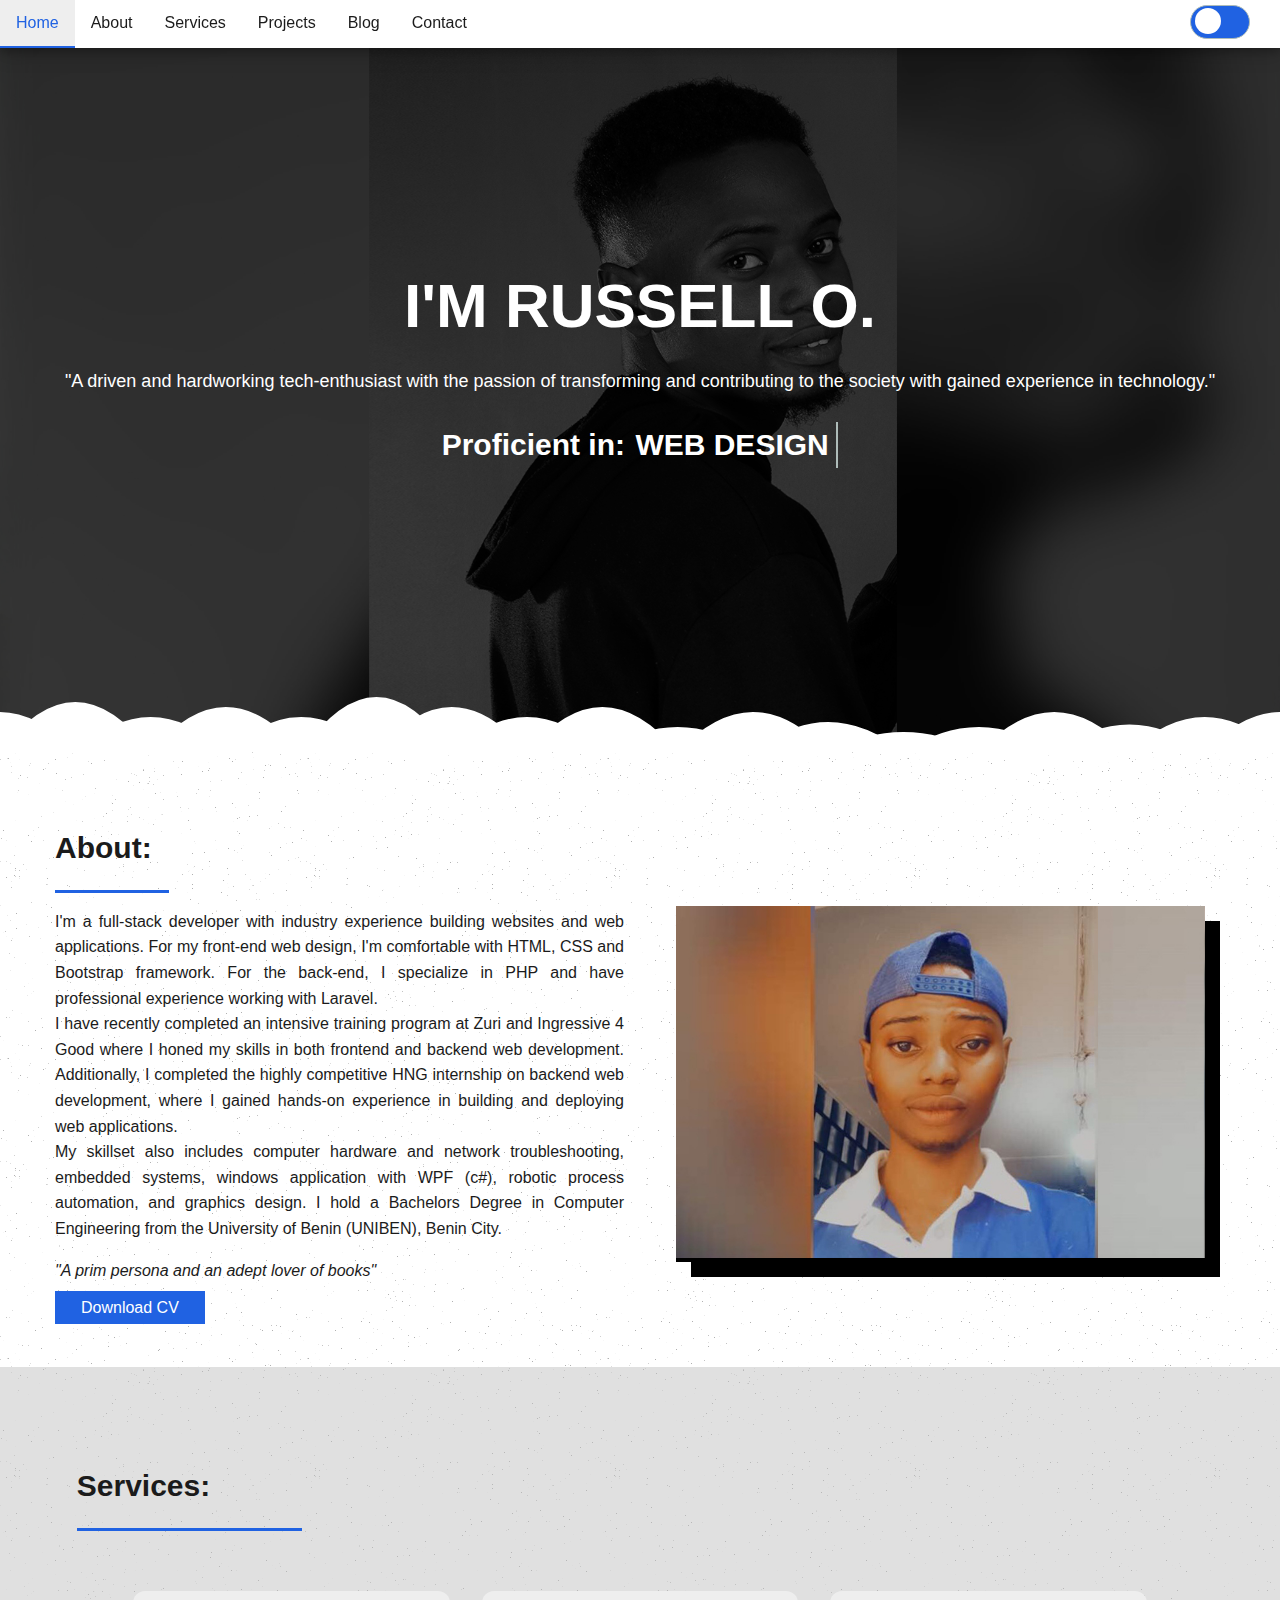
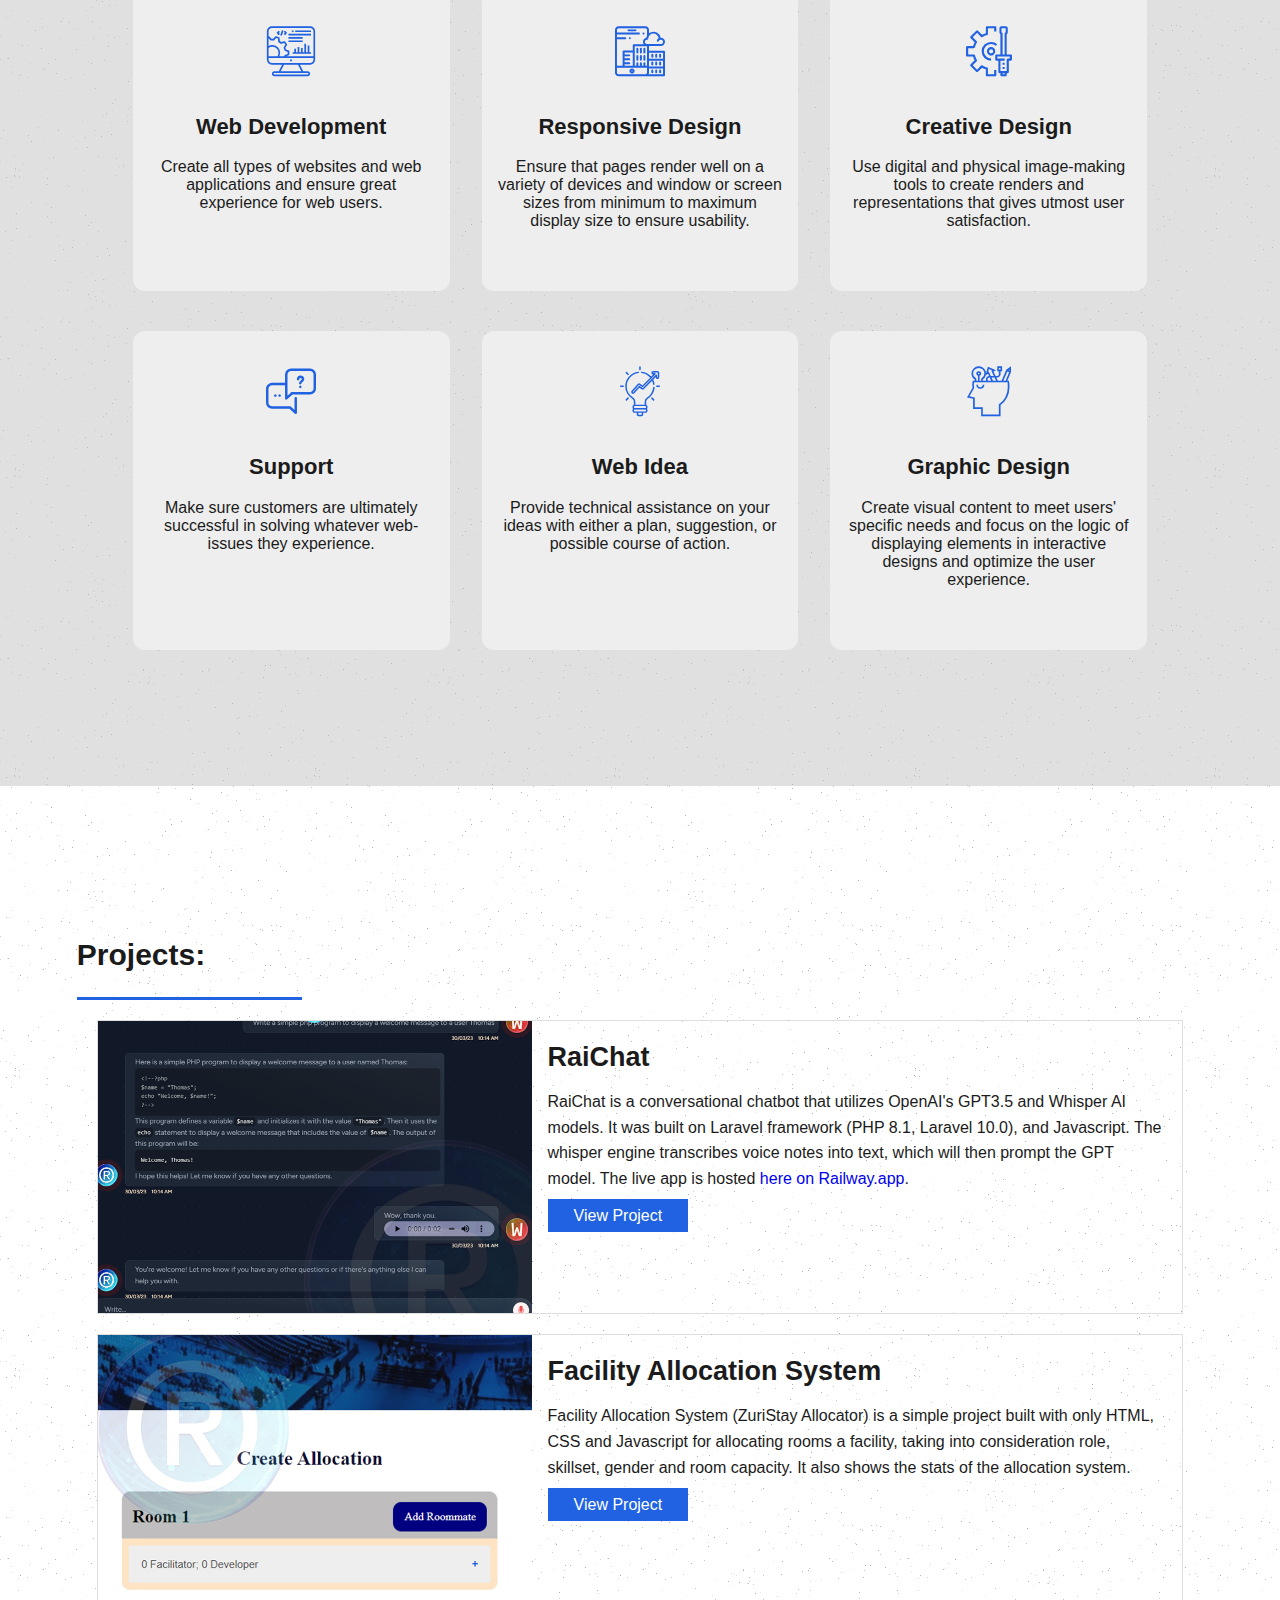
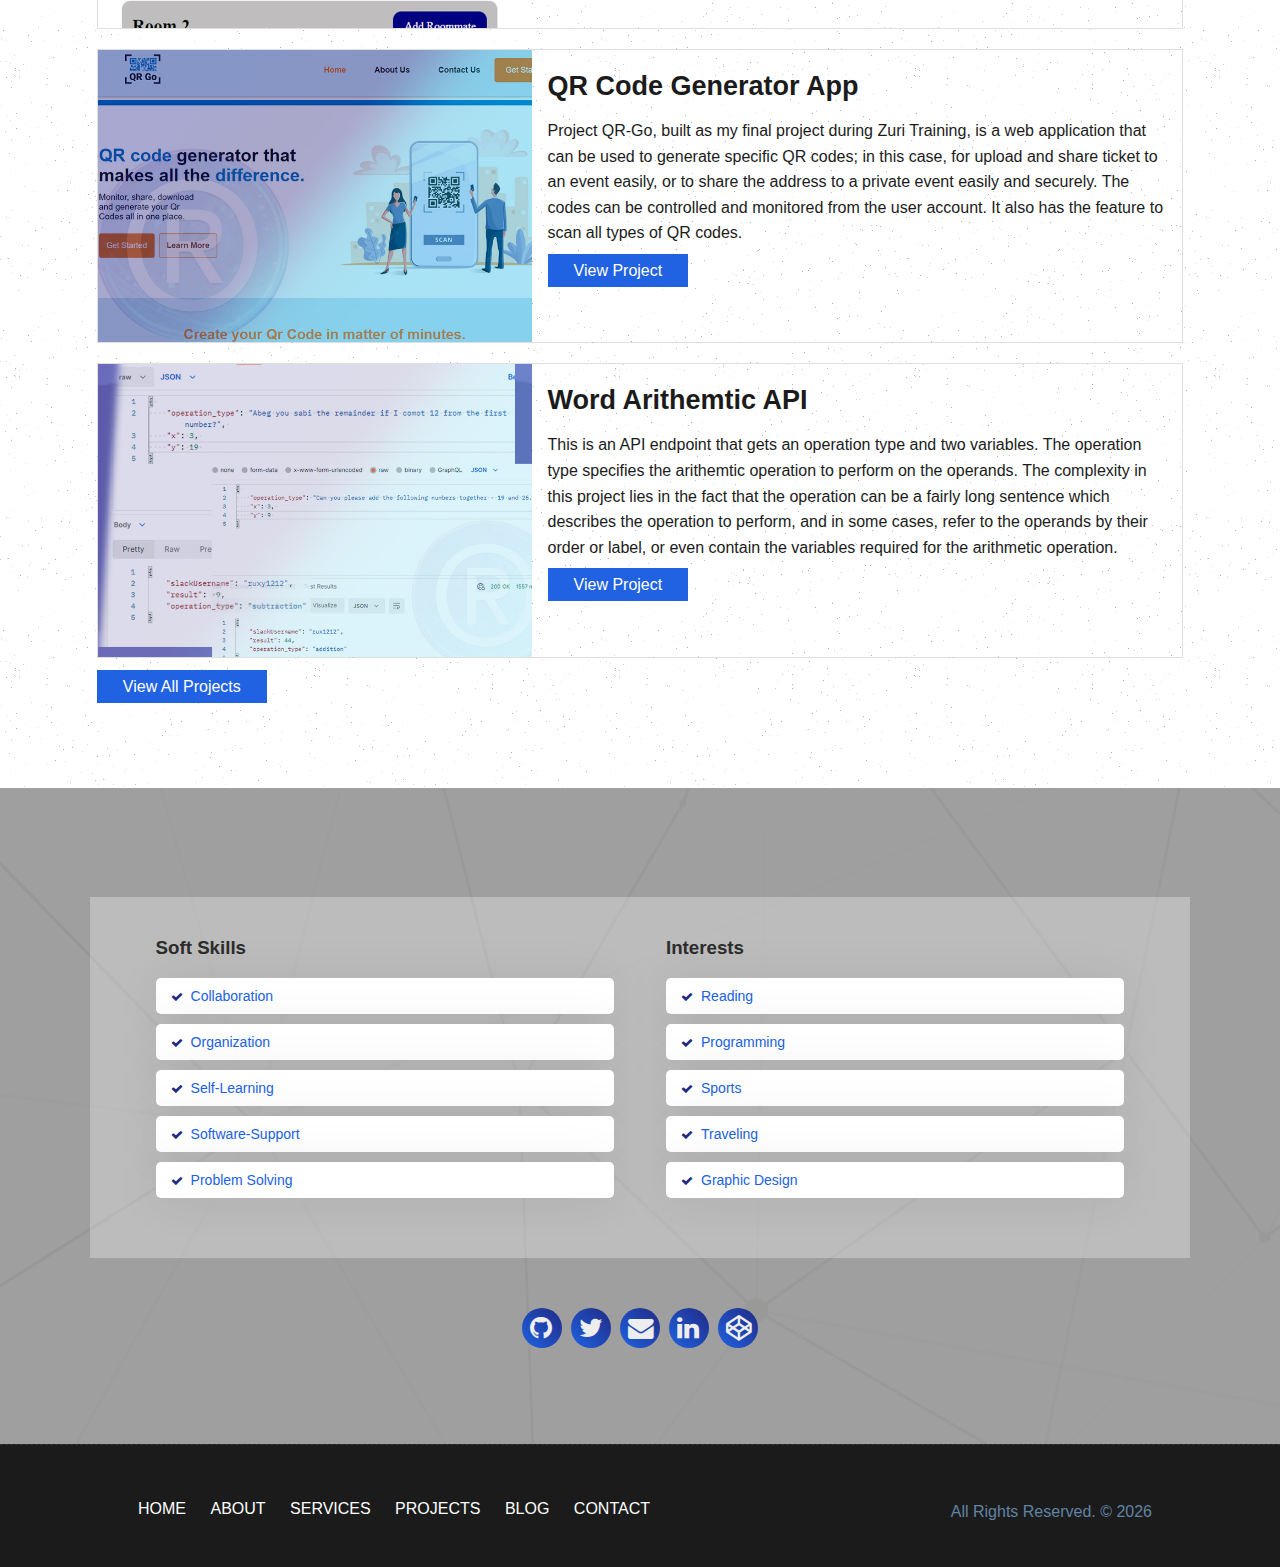
==== index.html @ 55e57c4a "Portfolio: fixed bugs, updated projects" ====
<!DOCTYPE html>
<html>

<head>
	<meta charset="utf-8">
	<meta name="viewport" content="width=device-width">
	<title>Russell Oje Portfolio</title>
	<link href="css/style.css" rel="stylesheet" type="text/css" />
	<link href="css/flaticon.copy.css" rel="stylesheet" type="text/css" />
	<link rel="icon" href="img/rlogo.png"/>
	<link rel="stylesheet" href="https://cdnjs.cloudflare.com/ajax/libs/font-awesome/4.7.0/css/font-awesome.min.css">
</head>

<body>
	<header>
		<div class="topnav" id="topnav">
		  <a href="#home" class="active"><span class="icontainer"><i class="fa fa-fw fa-home"></i></span> Home</a>
			<a class="floater" href="#about"><span class="icontainer"><i class="fa fa-fw fa-info"></i></span> About</a>
			<a class="floater" href="#services"><span class="icontainer"><i class="fa fa-fw fa-gears"></i></span> Services</a>
			<a class="floater" href="#projects"><span class="icontainer"><i class="fa fa-fw fa-calendar-check-o"></i></span> Projects</a>
			<a class="floater" href="https://medium.com/@prophetr"><span class="icontainer"><i class="fa fa-fw fa-calendar-check-o"></i></span> Blog</a>
			<a class="floater" href="contact"><span class="icontainer"><i class="fa fa-fw fa-envelope"></i></span> Contact</a>
		  <a href="javascript:void(0);" class="icon" onclick="navFunction()">
		    <i class="fa fa-bars"></i>
		  </a>

		  <div class="theme-div">
			<label class="theme-switch" for="checkbox">
				<input type="checkbox" id="checkbox" />
				<div class="slider round"></div>
			</label>
		  </div>
		</div>
		
	</header>
<main>
	<section id="home" class="main-banner bg-banner parallaxie" style="background-image: url('img/banner-02.jpg'); margin: 0;">
		<div class="heading">
			<h1 class="">I'm Russell O.</h1>
			<p>"A driven and hardworking tech-enthusiast with the passion of transforming and contributing to the society with gained experience in technology."</p>
			<h3 class="cd-headline clip is-full-width">
				<span>Proficient in:</span>
				<span class="cd-spacer"> </span><br class="cd-spacer">
				<span class="cd-words-wrapper">
					<b class="is-visible">Web Design</b>
					<b>HTML</b>
					<b>CSS</b>
					<b>JavaScript</b>
					<b>React</b>
					<b>PHP</b>
                    <b>Laravel</b>
				</span>
			</h3>
		</div>
	</section>
<svg class="hidden-xs mtclouds" xmlns="http://www.w3.org/2000/svg" version="1.1" width="100%" height="100" viewBox="0 0 85 100" preserveAspectRatio="none">
        <path d="M-5 100 Q 0 20 5 100 Z
            M0 100 Q 5 0 10 100
            M5 100 Q 10 30 15 100
            M10 100 Q 15 10 20 100
            M15 100 Q 20 30 25 100
            M20 100 Q 25 -10 30 100
            M25 100 Q 30 10 35 100
            M30 100 Q 35 30 40 100
            M35 100 Q 40 10 45 100
            M40 100 Q 45 50 50 100
            M45 100 Q 50 20 55 100
            M50 100 Q 55 40 60 100
            M55 100 Q 60 60 65 100
            M60 100 Q 65 50 70 100
            M65 100 Q 70 20 75 100
            M70 100 Q 75 45 80 100
            M75 100 Q 80 30 85 100
            M80 100 Q 85 20 90 100
            M85 100 Q 90 50 95 100
            M90 100 Q 95 25 100 100
            M95 100 Q 100 15 105 100 Z">
        </path>
    </svg>
<section id="about">
	<div class="flex-div">
		<div class="flex-child-2">
			<div class="message-box">                        
                        <h2>About:</h2>
				<hr class="short-hr">
                        <p style="text-align: justify">I'm a full-stack developer with industry experience building websites and web applications. For my front-end web design, I'm comfortable with HTML, CSS and Bootstrap framework. For the back-end, I specialize in PHP and have professional experience working with Laravel.
							<br>
						I have recently completed an intensive training program at Zuri and Ingressive 4 Good where I honed my skills in both frontend and backend web development. Additionally, I completed the highly competitive HNG internship on backend web development, where I gained hands-on experience in building and deploying web applications.
							<br>
						My skillset also includes computer hardware and network troubleshooting, embedded systems, windows application with WPF (c#), robotic process automation, and graphics design. I hold a Bachelors Degree in Computer Engineering from the University of Benin (UNIBEN), Benin City.</p>
						<p><i>"A prim persona and an adept lover of books"</i></p>

                        <a href="https://drive.google.com/file/d/1gtho-XhYbPumeY1Jq3UwJr2zAK-B2KlT/view?usp=sharing" class="downloadbtn" target="_blank" data-text="Download CV"><span>Download CV</span></a>
                    </div>
		</div>
		<div class="flex-child-2">
			<div class="about-img-container">
				<img src="img/about_01.jpg" style="width: 100%;">
			</div>
		</div>
	</div>
</section>

<section id="services">
	<div class="message-box">  
		<h2>Services:</h2>
		<hr class="short-hr">
		<div class="flex-div">
				<div class="flex-child-3" style="margin: 20px 0;">
                    <div class="services-inner-box">
						<div class="ser-icon">
							<i class="flaticon-seo"></i>
						</div>
						<h2>Web Development</h2>
						<p>Create all types of websites and web applications and ensure great experience for web users.</p>
					</div>
				</div>
                <div class="flex-child-3" style="margin: 20px 0;">
                    <div class="services-inner-box">
						<div class="ser-icon">
							<i class="flaticon-development"></i>
						</div>
						<h2>Responsive Design</h2>
						<p>Ensure that pages render well on a variety of devices and window or screen sizes from minimum to maximum display size to ensure usability.</p>
					</div>
								</div>
				<div class="flex-child-3" style="margin: 20px 0;">
                    <div class="services-inner-box">
						<div class="ser-icon">
							<i class="flaticon-process"></i>
						</div>
						<h2>Creative Design</h2>
						<p>Use digital and physical image-making tools to create renders and representations that gives utmost user satisfaction.</p>
					</div>
				</div>
				<div class="flex-child-3" style="margin: 20px 0;">
                    <div class="services-inner-box">
						<div class="ser-icon">
							<i class="flaticon-discuss-issue"></i>
						</div>
						<h2>Support</h2>
						<p>Make sure customers are ultimately successful in solving whatever web-issues they experience.</p>
					</div>
				</div>
				<div class="flex-child-3" style="margin: 20px 0;">
                    <div class="services-inner-box">
						<div class="ser-icon">
							<i class="flaticon-idea"></i>
						</div>
						<h2>Web Idea</h2>
						<p>Provide technical assistance on your ideas with either a plan, suggestion, or possible course of action.</p>
					</div>
				</div>
				<div class="flex-child-3" style="margin: 20px 0;">
                    <div class="services-inner-box">
						<div class="ser-icon">
							<i class="flaticon-idea-1"></i>
						</div>
						<h2>Graphic Design</h2>
						<p>Create visual content to meet users' specific needs and focus on the logic of displaying elements in interactive designs and optimize the user experience.</p>
					</div>
				</div>
		</div>
	</div>
</section>
	
<section id="projects">
	<div class="message-box">  
		<h2>Projects:</h2>
		<hr class="short-hr">
		<div class="flex-div bg-small-gr">
			<div class="flex-child-46">
				<img src="img/proj7.png">
			</div>
			<div class="flex-child-64">
				<h3>RaiChat</h3>
				<p>RaiChat is a conversational chatbot that utilizes OpenAI's GPT3.5 and Whisper AI models. It was built on Laravel framework (PHP 8.1, Laravel 10.0), and Javascript. The whisper engine transcribes voice notes into text, which will then prompt the GPT model. The live app is hosted <a href="https://raichat.up.railway.app">here on Railway.app</a>.</p>
				<a target="_blank" href="https://github.com/ruxy1212/aiconvchat" class="downloadbtn">View Project</a>
			</div>
		</div>
		<div class="flex-div bg-small-gr">
			<div class="flex-child-46">
				<img src="img/proj3.jpg">
			</div>
			<div class="flex-child-64">
				<h3>Facility Allocation System</h3>
				<p>Facility Allocation System (ZuriStay Allocator) is a simple project built with only HTML, CSS and Javascript for allocating rooms a facility, taking into consideration role, skillset, gender and room capacity. It also shows the stats of the allocation system.</p>
				<a target="_blank" href="https://github.com/ruxy1212/zuriStayAllocator" class="downloadbtn">View Project</a>
			</div>
		</div>
		<div class="flex-div bg-small-gr">
			<div class="flex-child-46">
				<img src="img/proj2.jpg">
			</div>
			<div class="flex-child-64">
				<h3>QR Code Generator App</h3>
				<p>Project QR-Go, built as my final project during Zuri Training, is a web application that can be used to generate specific QR codes; in this case, for upload and share ticket to an event easily, or to share the address to a private event easily and securely. The codes can be controlled and monitored from the user account. It also has the feature to scan all types of QR codes.</p>
				<a target="_blank" href="https://project-qr-go.herokuapp.com" class="downloadbtn">View Project</a>
			</div>
		</div>
		<div class="flex-div bg-small-gr">
			<div class="flex-child-46">
				<img src="img/proj5.jpg">
			</div>
			<div class="flex-child-64">
				<h3>Word Arithemtic API</h3>
				<p>This is an API endpoint that gets an operation type and two variables. The operation type specifies the arithemtic operation to perform on the operands. The complexity in this project lies in the fact that the operation can be a fairly long sentence which describes the operation to perform, and in some cases, refer to the operands by their order or label, or even contain the variables required for the arithmetic operation.</p>
				<a target="_blank" href="https://github.com/ruxy1212/HNG-BackendTask1" class="downloadbtn">View Project</a>
			</div>	
		</div>
		<a href="projects" class="downloadbtn seeprj" data-text="Download CV"><span>View All Projects</span></a>	
	</div>
</section>

<section id="others">
	<div>
		<div class="flex-div" style="padding: 20px 20px 0;">
			<div class="flex-child-2">
				<div style="margin: 20px 10px;">
					<h3 style="color: #2d2d2d;">Soft Skills</h3>
					<div style="margin: 10px 0;"><span><i class="fa fa-check"></i> Collaboration</span></div>
					<div style="margin: 10px 0;"><span><i class="fa fa-check"></i> Organization</span></div>
					<div style="margin: 10px 0;"><span><i class="fa fa-check"></i> Self-Learning</span></div>
					<div style="margin: 10px 0;"><span><i class="fa fa-check"></i> Software-Support</span></div>
					<div style="margin: 10px 0;"><span><i class="fa fa-check"></i> Problem Solving</span></div>
				</div>
			</div>
			<div class="flex-child-2">
				<div style="margin: 20px 10px;">
					<h3 style="color: #2d2d2d;">Interests</h3>
					<div style="margin: 10px 0;"><span><i class="fa fa-check"></i> Reading</span></div>
					<div style="margin: 10px 0;"><span><i class="fa fa-check"></i> Programming</span></div>
					<div style="margin: 10px 0;"><span><i class="fa fa-check"></i> Sports</span></div>
					<div style="margin: 10px 0;"><span><i class="fa fa-check"></i> Traveling</span></div>
					<div style="margin: 10px 0;"><span><i class="fa fa-check"></i> Graphic Design</span></div>
				</div>
			</div>
		</div>
	</div>
	<ul class="social-icons">
		<li><a target="_blank" href="https://github.com/ruxy1212"><i class="fa fa-github"></i></a></li>
		<li><a target="_blank" href="https://twitter.com/tiny_ruxy"><i class="fa fa-twitter"></i></a></li>
		<li><a target="_blank" href="mailto:roxylessur@gmail.com"><i class="fa fa-envelope"></i></a></li>
		<li><a target="_blank" href="https://linkedin.com/in/russell007"><i class="fa fa-linkedin"></i></a></li>
		<li><a target="_blank" href="https://codepen.io/Ruxy1212"><i class="fa fa-codepen"></i></a></li>
	  </ul>
</section>
</main>
	
<footer>
        <div class="footer-container">
            <div class="footer-distributed">
                <div class="footer-left">
                    <p class="footer-links">
                        <a href="#home">Home</a>
                        <a href="#about">About</a>
                        <a href="#services">Services</a>
                        <a href="#projects">Projects</a>
                        <a href="https://medium.com/@prophetr">Blog</a>
                        <a href="contact">Contact</a>
                    </p>
                </div>
            </div>
					<p class="footer-company-name">All Rights Reserved. &copy; <script>document.write(new Date().getFullYear())</script></p>
				</div>
</footer>
	<script src="js/jquery.copy.js"></script>
	<script src="js/script.js"></script>
	<script src="js/scroll.js"></script>
	<script src="js/headline.copied.js"></script>
</body>

</html>
---- css/style.css ----
:root {
  --body-color: rgb(255,255,255);
  --blueone-blueone: #2062e2;
  --bluelone-light: #2062e2;
  --blueone-bluetwo: #2062e2;
  --bluetwo-blueone: rgb(32,42,132);
  --bluetwo-bluetwo: rgb(32,42,132);
  --textdark-dark: rgb(27,27,27);
  --textdark-light: rgb(27,27,27);
  --textdark-grey: rgb(27,27,27);
  --textlight-light: #fff;
  --light-light: #eee;
  --light-dark: #eee;
  --dark-dark: rgb(27,27,27);
  --white-dark: #fff;
  --black-color: #000000;
  --white-color: #ffffff;
  --blue-color: #6084a4;
  --secondary-color: #aebcb9;
  --secondary-color-t: #6084a46c;
  --black-transparent: 0, 0, 0;
  --white-transparent: 255, 255, 255;
  --grey-color: 192, 192, 192;
  --grey-darker: 152, 152, 152;
  --bg-image: url(../img/bdimw.png);
}

[data-theme="dark"] {
  --body-color: rgb(27,27,27);
  --blueone-blueone: #2062e2;
  --blueone-bluetwo: rgb(32,42,132);
  --bluetwo-bluetwo: rgb(32,42,132);
  --bluetwo-blueone: #2062e2;
  --bluelone-light: #eee;
  --textdark-dark: rgb(27,27,27);
  --textdark-light: #eee;
  --textdark-grey: #8890a7;
  --textlight-light: #fff;
  --light-light: #eee;
  --light-dark: rgb(27,27,27);
  --dark-dark: rgb(27,27,27);
  --white-dark: rgb(27,27,27);
  --black-color: #000000;
  --white-color: #ffffff;
  --blue-color: #aebcb9;
  --secondary-color: #6084a4;
  --secondary-color-t: #aebcb96c;
  --black-transparent: 255, 255, 255;
  --white-transparent: 0, 0, 0;
  --grey-color: 102, 102, 102;
  --bg-image: url(../img/bdimb.png);
}

* {
	box-sizing: border-box;
}
html, body {
  height: 100%;
  width: 100%;
  margin: 0;
  font-family: Arial, Helvetica, sans-serif;
	scroll-behavior: smooth;
  background-color: var(--body-color);
  background-image: var(--bg-image);
}

section {
	margin: 50px 15px 15px;
}

header {
	position: fixed;
	top: 0;
	left: 0;
	width: 100%;
	z-index: 9999;
}

.topnav {
  overflow: hidden;
  background-color: var(--white-dark);
	box-shadow: 0 4px 8px 0 rgba(var(--black-transparent), 0.2), 0 6px 20px 0 rgba(var(--black-transparent), 0.19);
}

.topnav a {
  float: left;
  display: block;
  color: var(--textdark-light);
  text-align: center;
  padding: 14px 16px;
  text-decoration: none;
  font-size: 16px;
}

.topnav a:hover {
  background-color: var(--light-light);
  color: var(--blueone-blueone);
	border-bottom: 2px solid var(--blueone-blueone);
}

.topnav a.active, .topnav.responsive a.icon {
  color: var(--blueone-blueone);
  background-color: var(--light-light);
	border-bottom: 2px solid var(--blueone-blueone);
}

.topnav .icon {
  display: none;
}

.floater {
	float: right;
}
.icontainer {
	display: none;
}

.bg-banner {
	background-image: url(img/banner-01.jpg);
    background-size: cover;
    height: 82vh;
    width: 100%;
    background-position-x: center;
}

.main-banner{
	position: relative;
}

.main-banner{
	display: table;
    width: 100%;
	text-align: center;
}
.main-banner::after {
    content: " ";
    position: absolute;
    top: 0;
    bottom: 0;
    left: 0;
    right: 0;
    background-color: var(--black-color);
    z-index: 0;
    opacity: .6;
}

.heading{
	color: var(--textlight-light);
	display: table-cell;
	vertical-align: middle;
	position: relative;
	z-index: 1;
}
.heading h1{
	color: var(--textlight-light);
	font-weight: 700;
	font-size: 62px;
	text-transform: uppercase;
	margin: 10px;
}
.heading p{
	font-size: 18px;
	padding: 20px 0px;
	margin: 10px;
}

.heading h3{
	color: var(--textlight-light);
	margin: 10px;
}

.cd-words-wrapper {
  display: inline-block;
  position: relative;
  text-align: left;
}
.cd-words-wrapper b {
  display: inline-block;
  position: absolute;
  white-space: nowrap;
  left: 0;
  top: 0;
}
.cd-words-wrapper b.is-visible {
  position: relative;
}
.no-js .cd-words-wrapper b {
  opacity: 0;
}
.no-js .cd-words-wrapper b.is-visible {
  opacity: 1;
}

.cd-headline.clip span {
  display: inline-block;
  padding: .2em 0;
  color: var(--white-color);
  font-size: 30px;
}
.cd-headline.clip span b{
	text-transform: uppercase;
}
.cd-headline.clip .cd-words-wrapper {
  overflow: hidden;
  vertical-align: top;
}
.cd-headline.clip .cd-words-wrapper::after {
  content: '';
  position: absolute;
  top: 0;
  right: 0;
  width: 2px;
  height: 100%;
  background-color: var(--secondary-color);
}
.cd-headline.clip b {
  opacity: 0;
}
.cd-headline.clip b.is-visible {
  opacity: 1;
}

.mtclouds {
	margin-top: -10%;
	position: relative;
	z-index: 1;
}

#others > div, #contact > div {
  background-color: rgba(var(--white-transparent),0.3); 
  padding-bottom: 20px;
}

.flex-div {
	display: flex;
	flex-wrap: wrap;
	padding: 0 4px;
	margin: 20px;
}

.flex-child-2 {
	width: 50%;
	max-width: 50%;
	padding: 0 16px;
}

.flex-child-3 {
	width: 33.33%;
	max-width: 33.33%;
	padding: 0 16px;
}

.flex-child-64 {
	width: 60%;
	max-width: 60%;
	padding: 16px;
}

.flex-child-46 {
	width: 40%;
	max-width: 40%;
	overflow: hidden;
/* 	padding: 0 16px; */
}

.message-box > div{
  padding: 20px;
}
.bgcover{
  background-size: cover !important;
}
.seeprj{
  margin-left: 20px;
}
.message-box p {
	font-size:16px;
	color: var(--textdark-light);
}

.message-box h2 {
	font-size: 30px;
	font-weight: 700;
  color: var(--textdark-grey);
}

.short-hr {
	width: 20%;
    height: 3px;
    background-color: var(--blueone-blueone);
    border: 2px;
    text-align: left;
    margin: 0;
}

.about-img-container {
	margin: 100px 20px 20px;
    box-shadow: 15px 15px;
    background-color: var(--black-color);
}

.downloadbtn {
		padding: 8px 26px;
		text-decoration: none;
		/* border-radius: 16px; */
		color: var(--white-color);
		background-color: var(--blueone-bluetwo);
	}

.downloadbtn:hover {
  background-color: var(--bluetwo-blueone);
  border: 1px solid var(--blueone-bluetwo);
}

#services {
margin-left: 0; 
	margin-right: 0; 
	background-color: rgba(var(--grey-color), 0.493);
	padding: 6%;
}

#projects {
	margin-left: 0; 
	margin-right: 0; 
	padding: 6%;
}

.services-inner-box{
	padding: 15px;
	background: var(--light-dark);
	margin-bottom: 30px;
	text-align: center;
	color: var(--blueone-blueone);
	border-radius: 12px;
	height: 100%;
}

.services-inner-box:hover{
	box-shadow: 0 4px 8px 0 rgba(var(--black-transparent), 0.2), 0 6px 20px 0 rgba(var(--black-transparent), 0.19);
	cursor: pointer !important;
}

.ser-icon{
	width: 90px;
	height: 90px;
	text-align: center;
	line-height: 90px;
	margin: 0 auto;
  color: var(--bluelone-light);
}
.ser-icon i{
	font-size: 50px;
}
.services-inner-box h2{
	font-size: 22px;
	font-weight: 600;
}

footer {
	border-top: 1px dashed rgba(var(--white-transparent), 0.1);
    background-color: var(--dark-dark);
    box-sizing: border-box;
    width: 100%;
    text-align: left;
    padding: 30px 0px;
    overflow: hidden;
}

.footer-container {
	margin: 20px 10%;
}

.footer-distributed .footer-left {
    float: left;
}

.footer-distributed .footer-links {
    margin: 0 0 10px;
    text-transform: uppercase;
    padding: 0;
}

.footer-distributed .footer-links a {
    display: inline-block;
    line-height: 1.8;
    margin: 0 10px 0 10px;
    text-decoration: none;
		color: var(--white-color);
}

.footer-distributed .footer-links a:hover {
	font-weight: 600;
}

.footer-company-name {
    font-weight: 300;
    float: right;
    color: var(--blue-color);
    margin-top: 8px;
}

.bg-small-gr {
  padding: 0 !important;
  border: 1px solid rgba(var(--grey-color), 0.5);
}

.bg-small-gr:hover {
	background-color: rgb(var(--grey-color));
  cursor: default;
}

.bg-small-grd {
  padding: 0 !important;
  border: 1px solid rgba(var(--grey-darker), 0.5);
}

.bg-small-grd:hover {
	background-color: rgb(var(--grey-darker));
  cursor: default;
}

.flex-child-46 img {
	width: 100%;
	min-height: 100%;
	object-fit: cover;
}

.flex-child-64 h3 {
	font-weight: 700;
	font-size: 27px;
  margin: 5px 0 0;
  color: var(--textdark-grey);
}

.flex-child-64 p {
	font-size: 16px;
}

.flex-child-64 a {
	text-decoration: none;
}

.centerbtn {
		border-radius: 8px;
    display: block;
    width: 150px;
    text-align: center;
    margin: 0 auto;
    border: 1px solid var(--blueone-blueone);
    cursor: pointer;
}

.flex-child-2 input, .flex-child-2 textarea {
		width: 100%;
    margin-bottom: 20px;
    padding: 10px 10px;
    border-radius: 8px;
    border: 1px solid var(--blueone-blueone);
}

.flex-child-2 input:disabled, .centerbtn:disabled, .flex-child-2 textarea:disabled, input:-internal-autofill-selected:disabled, input:-webkit-autofill:disabled {
    filter:none; /* needed for firefox! */
    box-shadow: 0 0 0 100px var(--secondary-color-t) inset;
    -webkit-background-clip: text !important;
    border-color: var(--secondary-color-t);
}
#contact {
    background: url(../img/bg.png) no-repeat center center #333333;
	margin: 0;
	padding: 7%;
}
form {
  position: relative;
}
form > div:nth-child(3){
  position: absolute;
  top: 0;
  left: 0;
  height: 100%;
  width: 100%;
  display: flex;
  justify-content: center;
  align-items: center;
}
#others {
    background: url(../img/bg.png) no-repeat center center #333333;
	margin: 0;
	padding: 7%;
}

    #others span {
      display: block;
      position: relative;
      background-color: var(--white-color);
      -webkit-box-shadow: 0 2px 48px 0 rgba(var(--black-transparent), 0.08);
      box-shadow: 0 2px 48px 0 rgba(var(--black-transparent), 0.08);
      color: var(--blueone-blueone);
      cursor: default;
      z-index: 1;
      border-radius: 5px;
      -webkit-transition: 0.5s;
      transition: 0.5s;
      padding-right: 15px;
      padding-top: 10px;
      padding-bottom: 10px;
      padding-left: 35px;
      font-size: 14px;
      font-weight: 400;
    }
    #others span i {
      position: absolute;
      left: 15px;
      top: 50%;
      -webkit-transform: translateY(-50%);
      transform: translateY(-50%);
      color: var(--bluetwo-bluetwo);
      -webkit-transition: 0.5s;
      transition: 0.5s;
    }
    #others span i::before {
      font-size: 12px;
    }
    #others span::before {
      content: "";
      position: absolute;
      left: 0;
      top: 0;
      z-index: -1;
      width: 0;
      height: 100%;
      border-radius: 5px;
      background: -webkit-gradient(
        linear,
        left top,
        right top,
        from(var(--bluetwo-bluetwo)),
        to(var(--blueone-blueone))
      );
      background: linear-gradient(90deg, var(--bluetwo-bluetwo) 0%, var(--blueone-blueone) 100%);
      -webkit-transition: 0.5s;
      transition: 0.5s;
    }
    #others span:hover {
      color: var(--white-color);
    }
    #others span:hover i {
      color: var(--white-color);
    }
    #others span:hover::before {
      width: 100%;
    }

    .social-icons {
      padding: 0;
      list-style: none;
      margin: 3em 1em 0;
      text-align: center;
    }
    
    .social-icons li {
      display: inline-block;
      margin: 0.15em;
      position: relative;
    }
    
    .social-icons i {
      color: var(--light-light);
      position: absolute;
      top: 0.5rem;
      left: 0.5rem;
      transition: all 265ms ease-out;
      font-size: 1.6rem;
    }
    
    .social-icons a {
      display: inline-block;
    }
    
    .social-icons a:before {
      transform: scale(1);
      -ms-transform: scale(1);
      -webkit-transform: scale(1);
      content: " ";
      width: 2.5rem;
      height: 2.5rem;
      border-radius: 50%;
      display: block;
      background: linear-gradient(45deg, var(--blueone-blueone), var(--bluetwo-bluetwo));
      transition: all 265ms ease-out;
    }
    
    .social-icons a:hover:before {
      transform: scale(0);
      transition: all 0.25s ease-in;
    }
    
    .social-icons a:hover i {
      transform: scale(1.2);
      -ms-transform: scale(1.2);
      -webkit-transform: scale(1.2);
      color: var(--blueone-blueone);
      background: -webkit-linear-gradient(45deg, var(--blueone-blueone), var(--bluetwo-bluetwo));
      -webkit-background-clip: text;
      -webkit-text-fill-color: transparent;
      transition: all 0.25s ease-in;
    }
    .theme-div {
      padding: 5px 0;
      margin-right: 30px;
      float: right;
    }
    .theme-switch {
      display: inline-block;
      height: 34px;
      position: relative;
      width: 60px;
    }
    
    .theme-switch input {
      display:none;
    }
    
    .slider {
      background-color: var(--blueone-blueone);
      border: 1px solid var(--secondary-color);
      bottom: 0;
      cursor: pointer;
      left: 0;
      position: absolute;
      right: 0;
      top: 0;
      transition: .4s;
    }
    
    .slider:before {
      background-color: var(--white-color);
      bottom: 4px;
      content: "";
      height: 26px;
      left: 4px;
      position: absolute;
      transition: .4s;
      width: 26px;
    }
    
    input:checked + .slider {
      background-color: var(--secondary-color);
    }
    
    input:checked + .slider:before {
      transform: translateX(26px);
    }
    
    .slider.round {
      border-radius: 34px;
    }
    
    .slider.round:before {
      border-radius: 50%;
    }
    
    svg{
      fill: var(--white-dark);
    }
    .flex-child-64 p, .message-box > p {
      line-height: 1.6;
    }
    .cd-spacer:nth-of-type(1){
      display: none;
    }
    .cd-spacer:nth-of-type(2){
      display: block;
    }
@media screen and (max-width: 710px) {
  .cd-spacer:nth-of-type(1){
    display: block;
  }
  .cd-spacer:nth-of-type(2){
    display: none;
  }
  .social-icons a:before {
    width: 2rem;
    height: 2rem;
  }
  .social-icons i {
    top: 0.4rem;
    left: 0.4rem;
    font-size: 1.3rem;
  }
  .theme-div {
    padding: 9px 0;
  }
  .theme-switch {
    height: 25px;
    width: 45px;
  }
  .slider:before {
    bottom: 2px;
    height: 19px;
    left: 3px;
    width: 19px;
  }
  input:checked + .slider:before {
    transform: translateX(19px);
  }
  .slider.round {
    border-radius: 25px;
  }
  .float-left {
    float: left;
    margin-left: 20px;
  }
	.flex-child-2, .flex-child-3, .flex-child-46, .flex-child-64 {
		width: 100%;
		max-width: 100%;
	}
  .flex-div {
    margin: 20px 0;
  }
	form .flex-child-2:last-child {
		padding-top: 20px;
	}
	
	.topnav a:not(:first-child) {display: none;}
	.mtclouds {margin-top: -35%;}
	.icontainer {
	display: inline-block;
}
  .topnav a.icon {
    float: right;
    display: block;
  }
  .topnav.responsive {position: relative;}
  .topnav.responsive .icon {
    position: absolute;
    right: 0;
    top: 0;
  }
  .topnav.responsive a {
    float: none;
    display: block;
    text-align: left;
  }
  .footer-links {
    text-align: center;
  }
  .footer-company-name{
    text-align: center;
    float: unset;
  }
}
---- css/flaticon.copy.css ----
@font-face {
  font-family: "Flaticon";
  src: url("../fonts/Flaticon.eot");
  src: url("../fonts/Flaticon.eot?#iefix") format("embedded-opentype"),
       url("../fonts/Flaticon.woff") format("woff"),
       url("../fonts/Flaticon.ttf") format("truetype"),
       url("../fonts/Flaticon.svg#Flaticon") format("svg");
  font-weight: normal;
  font-style: normal;
}

@media screen and (-webkit-min-device-pixel-ratio:0) {
  @font-face {
    font-family: "Flaticon";
    src: url("../fonts/Flaticon.svg#Flaticon") format("svg");
  }
}

[class^="flaticon-"]:before, [class*=" flaticon-"]:before,
[class^="flaticon-"]:after, [class*=" flaticon-"]:after {   
	font-family: Flaticon;
	font-style: normal;
	margin-left: 0px;
}

.flaticon-idea-1:before { content: "\f100"; }
.flaticon-idea:before { content: "\f101"; }
.flaticon-discuss-issue:before { content: "\f102"; }
.flaticon-process:before { content: "\f103"; }
.flaticon-development:before { content: "\f104"; }
.flaticon-seo:before { content: "\f105"; }
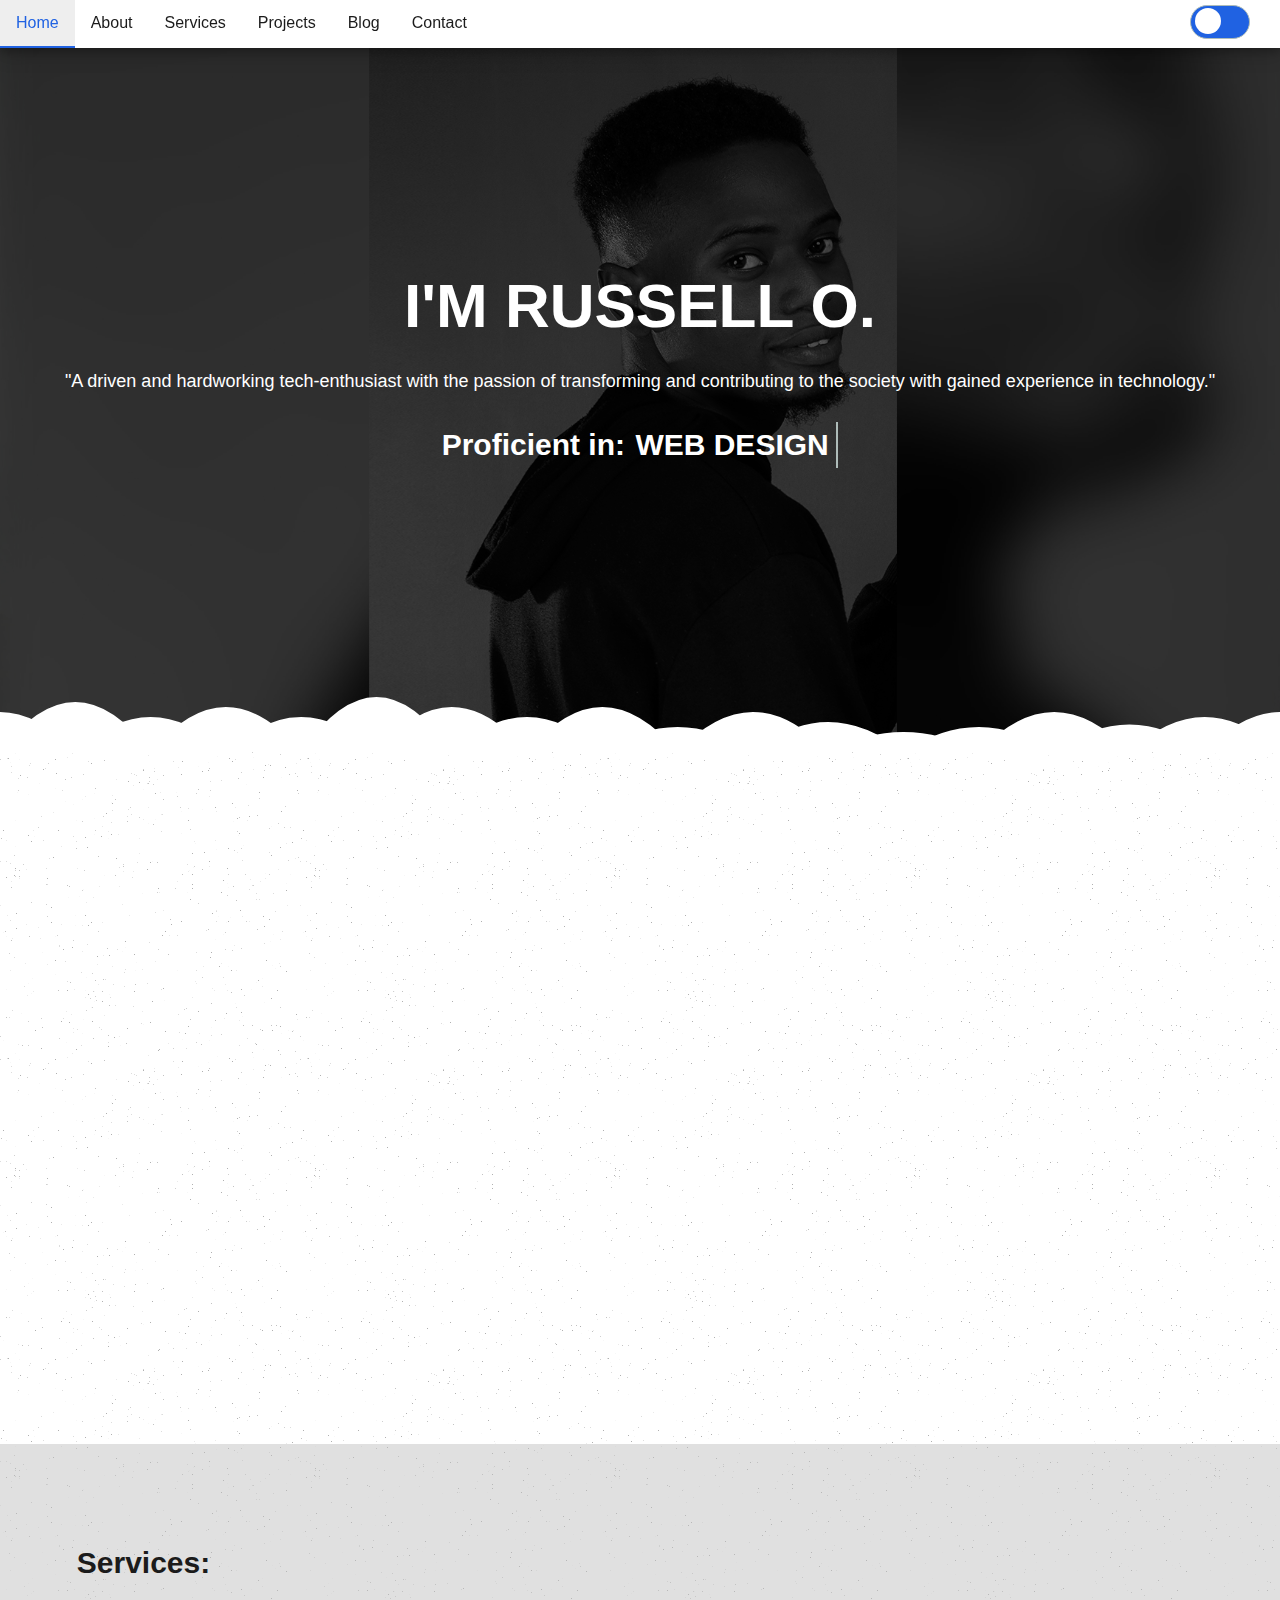
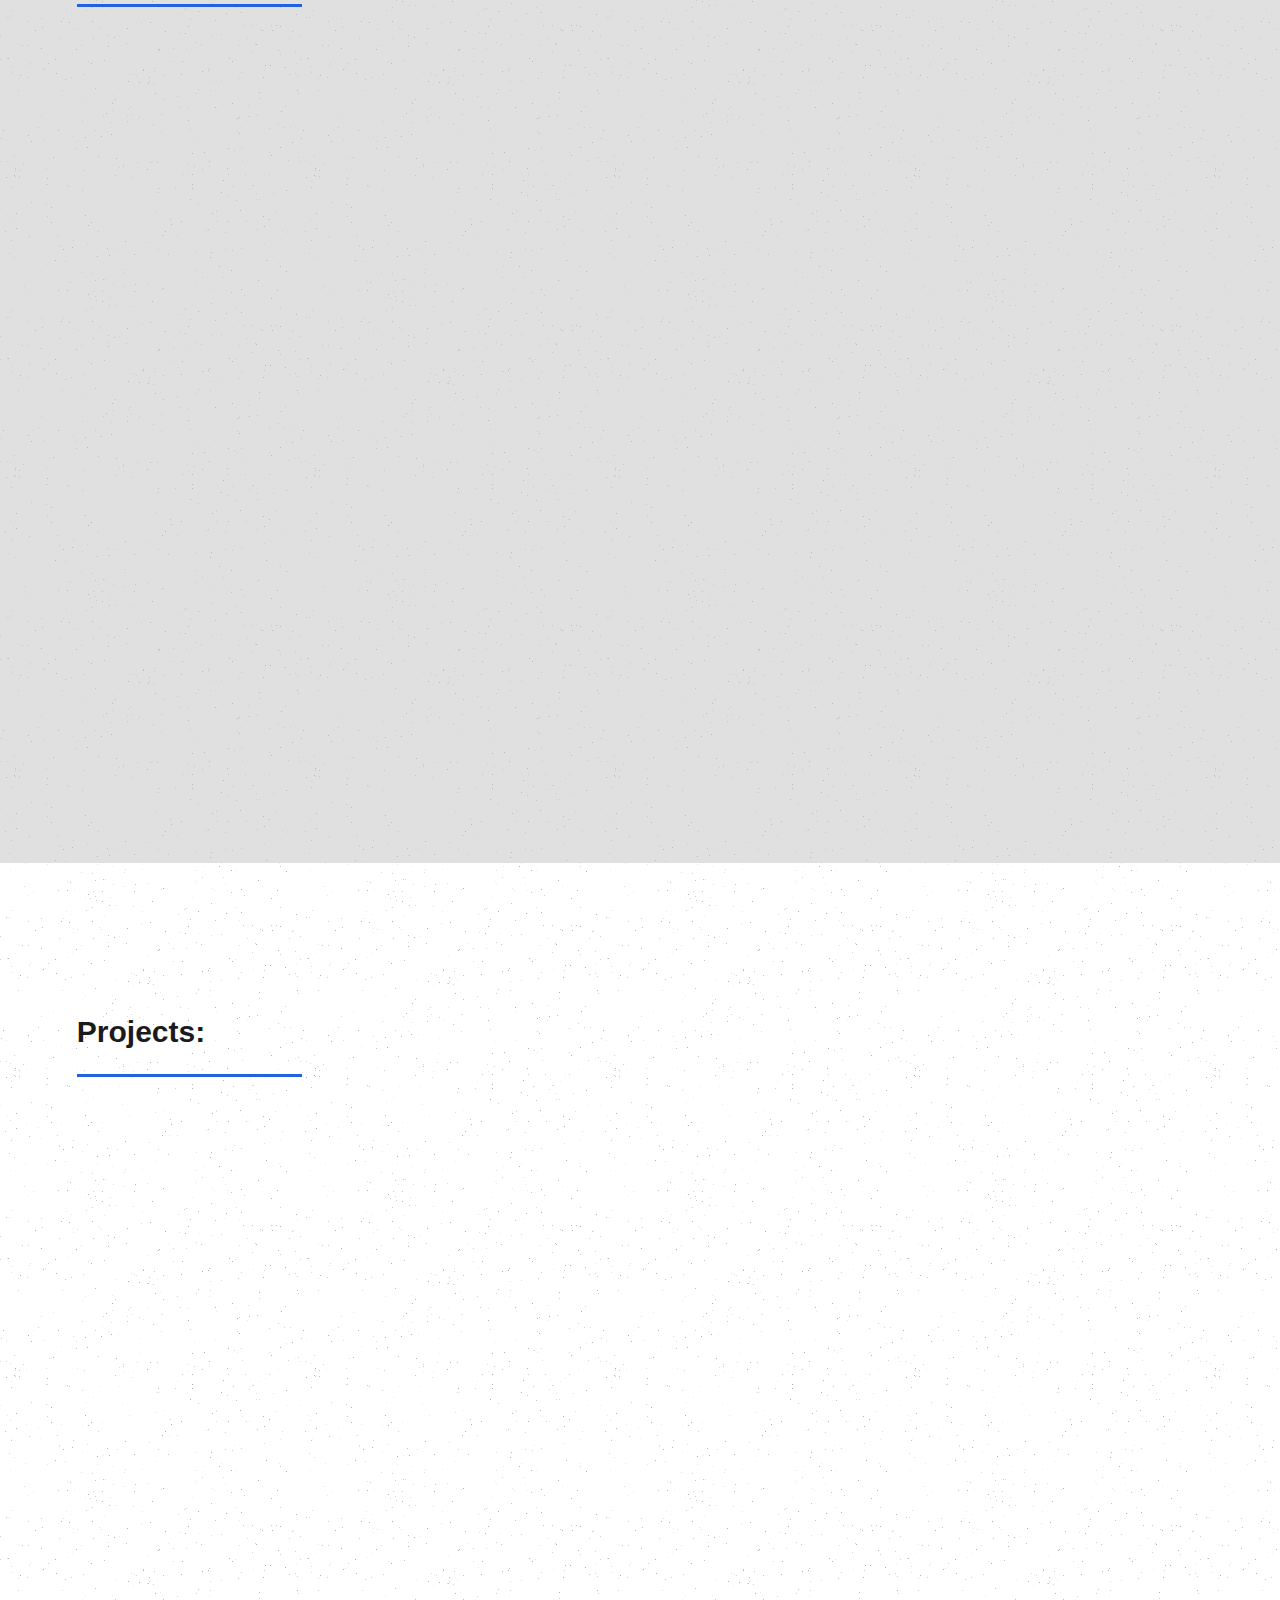
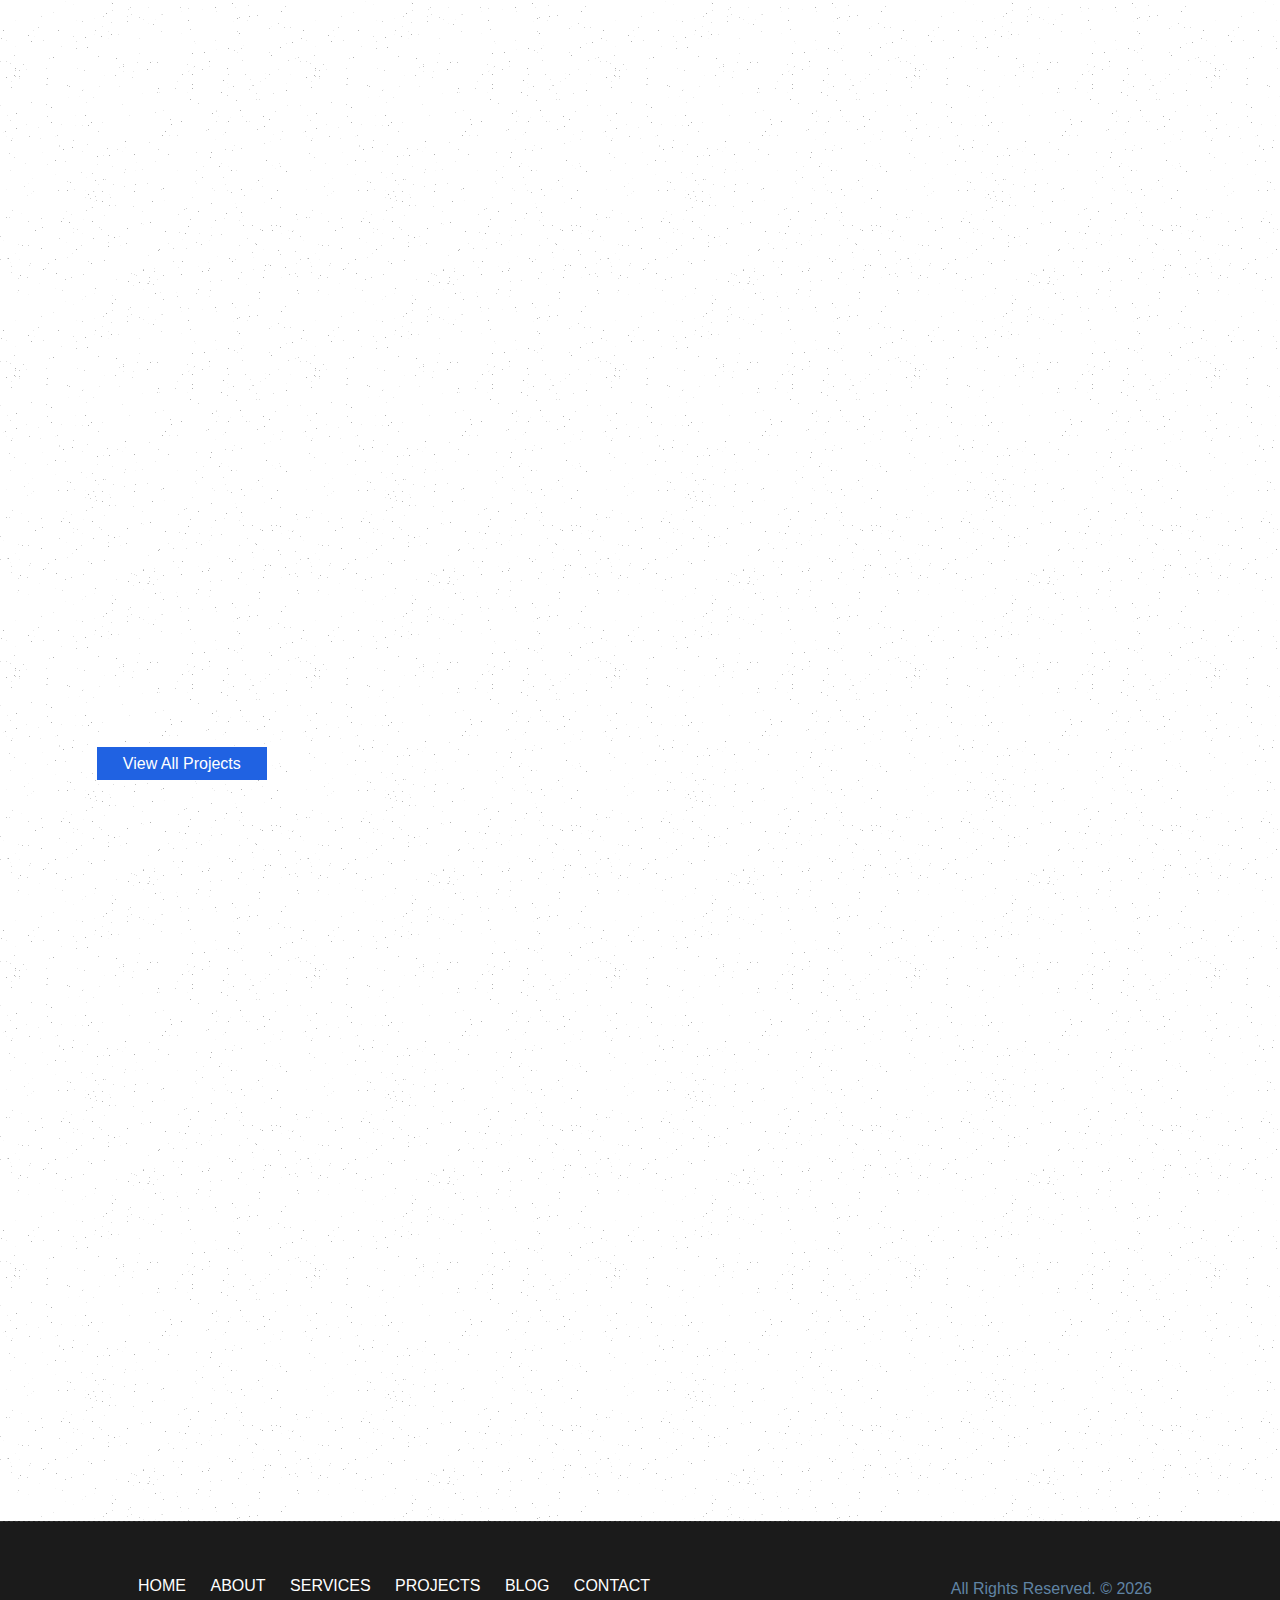
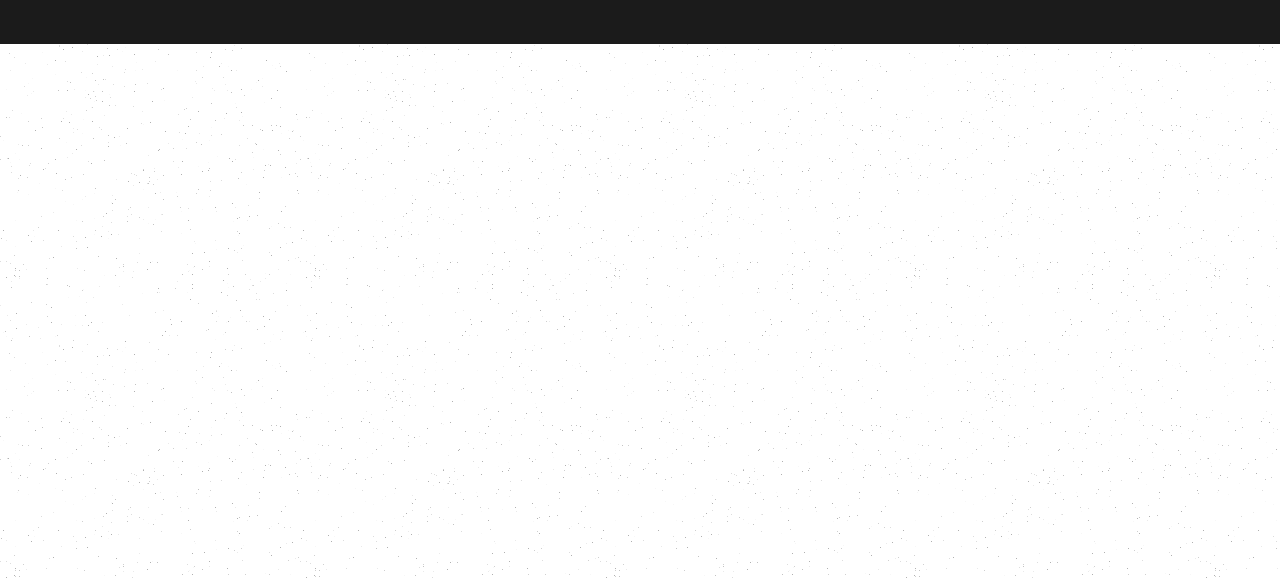
==== commit 65b2becc: "Added animation" ====
--- a/index.html
+++ b/index.html
@@ -9,6 +9,7 @@
 	<link href="css/flaticon.copy.css" rel="stylesheet" type="text/css" />
 	<link rel="icon" href="img/rlogo.png"/>
 	<link rel="stylesheet" href="https://cdnjs.cloudflare.com/ajax/libs/font-awesome/4.7.0/css/font-awesome.min.css">
+	<link rel="stylesheet" href="css/aos.css"/>
 </head>
 
 <body>
@@ -18,7 +19,7 @@
 			<a class="floater" href="#about"><span class="icontainer"><i class="fa fa-fw fa-info"></i></span> About</a>
 			<a class="floater" href="#services"><span class="icontainer"><i class="fa fa-fw fa-gears"></i></span> Services</a>
 			<a class="floater" href="#projects"><span class="icontainer"><i class="fa fa-fw fa-calendar-check-o"></i></span> Projects</a>
-			<a class="floater" href="https://medium.com/@prophetr"><span class="icontainer"><i class="fa fa-fw fa-calendar-check-o"></i></span> Blog</a>
+			<a class="floater" href="https://medium.com/@prophetr"><span class="icontainer"><i class="fa fa-fw fa-rss-square"></i></span> Blog</a>
 			<a class="floater" href="contact"><span class="icontainer"><i class="fa fa-fw fa-envelope"></i></span> Contact</a>
 		  <a href="javascript:void(0);" class="icon" onclick="navFunction()">
 		    <i class="fa fa-bars"></i>
@@ -79,13 +80,13 @@
     </svg>
 <section id="about">
 	<div class="flex-div">
-		<div class="flex-child-2">
+		<div class="flex-child-2" data-aos="slide-right">
 			<div class="message-box">                        
                         <h2>About:</h2>
 				<hr class="short-hr">
-                        <p style="text-align: justify">I'm a full-stack developer with industry experience building websites and web applications. For my front-end web design, I'm comfortable with HTML, CSS and Bootstrap framework. For the back-end, I specialize in PHP and have professional experience working with Laravel.
+                        <p style="text-align: justify">I'm a full-stack developer with industry experience building websites and web applications. For my front-end web design, I'm comfortable with HTML, CSS and Bootstrap, and TailWindCSS libraries, and also ReactJS framework. For the back-end, I specialize in PHP and have professional experience working with Laravel.
 							<br>
-						I have recently completed an intensive training program at Zuri and Ingressive 4 Good where I honed my skills in both frontend and backend web development. Additionally, I completed the highly competitive HNG internship on backend web development, where I gained hands-on experience in building and deploying web applications.
+						In 2022, I completed an intensive training program at Zuri and Ingressive 4 Good as the beginning of my professional journey in both frontend and backend web development, and additionally, I completed the highly competitive HNG internship on backend web development, where I gained hands-on experience in building and deploying web applications. Since then, I have honed my skills in web development, assessing and improving my experience through other internships.
 							<br>
 						My skillset also includes computer hardware and network troubleshooting, embedded systems, windows application with WPF (c#), robotic process automation, and graphics design. I hold a Bachelors Degree in Computer Engineering from the University of Benin (UNIBEN), Benin City.</p>
 						<p><i>"A prim persona and an adept lover of books"</i></p>
@@ -93,7 +94,7 @@
                         <a href="https://drive.google.com/file/d/1gtho-XhYbPumeY1Jq3UwJr2zAK-B2KlT/view?usp=sharing" class="downloadbtn" target="_blank" data-text="Download CV"><span>Download CV</span></a>
                     </div>
 		</div>
-		<div class="flex-child-2">
+		<div class="flex-child-2" data-aos="slide-left">
 			<div class="about-img-container">
 				<img src="img/about_01.jpg" style="width: 100%;">
 			</div>
@@ -106,7 +107,7 @@
 		<h2>Services:</h2>
 		<hr class="short-hr">
 		<div class="flex-div">
-				<div class="flex-child-3" style="margin: 20px 0;">
+				<div class="flex-child-3" style="margin: 20px 0;" data-aos="slide-up">
                     <div class="services-inner-box">
 						<div class="ser-icon">
 							<i class="flaticon-seo"></i>
@@ -115,7 +116,7 @@
 						<p>Create all types of websites and web applications and ensure great experience for web users.</p>
 					</div>
 				</div>
-                <div class="flex-child-3" style="margin: 20px 0;">
+                <div class="flex-child-3" style="margin: 20px 0;" data-aos="slide-down">
                     <div class="services-inner-box">
 						<div class="ser-icon">
 							<i class="flaticon-development"></i>
@@ -124,7 +125,7 @@
 						<p>Ensure that pages render well on a variety of devices and window or screen sizes from minimum to maximum display size to ensure usability.</p>
 					</div>
 								</div>
-				<div class="flex-child-3" style="margin: 20px 0;">
+				<div class="flex-child-3" style="margin: 20px 0;" data-aos="slide-up">
                     <div class="services-inner-box">
 						<div class="ser-icon">
 							<i class="flaticon-process"></i>
@@ -133,7 +134,7 @@
 						<p>Use digital and physical image-making tools to create renders and representations that gives utmost user satisfaction.</p>
 					</div>
 				</div>
-				<div class="flex-child-3" style="margin: 20px 0;">
+				<div class="flex-child-3" style="margin: 20px 0;"  data-aos="slide-down">
                     <div class="services-inner-box">
 						<div class="ser-icon">
 							<i class="flaticon-discuss-issue"></i>
@@ -142,7 +143,7 @@
 						<p>Make sure customers are ultimately successful in solving whatever web-issues they experience.</p>
 					</div>
 				</div>
-				<div class="flex-child-3" style="margin: 20px 0;">
+				<div class="flex-child-3" style="margin: 20px 0;"  data-aos="slide-up">
                     <div class="services-inner-box">
 						<div class="ser-icon">
 							<i class="flaticon-idea"></i>
@@ -151,7 +152,7 @@
 						<p>Provide technical assistance on your ideas with either a plan, suggestion, or possible course of action.</p>
 					</div>
 				</div>
-				<div class="flex-child-3" style="margin: 20px 0;">
+				<div class="flex-child-3" style="margin: 20px 0;"  data-aos="slide-down">
                     <div class="services-inner-box">
 						<div class="ser-icon">
 							<i class="flaticon-idea-1"></i>
@@ -168,41 +169,41 @@
 	<div class="message-box">  
 		<h2>Projects:</h2>
 		<hr class="short-hr">
-		<div class="flex-div bg-small-gr">
+		<div class="flex-div bg-small-gr" data-aos="slide-down">
 			<div class="flex-child-46">
 				<img src="img/proj7.png">
 			</div>
-			<div class="flex-child-64">
+			<div class="flex-child-64" data-aos="slide-right">
 				<h3>RaiChat</h3>
 				<p>RaiChat is a conversational chatbot that utilizes OpenAI's GPT3.5 and Whisper AI models. It was built on Laravel framework (PHP 8.1, Laravel 10.0), and Javascript. The whisper engine transcribes voice notes into text, which will then prompt the GPT model. The live app is hosted <a href="https://raichat.up.railway.app">here on Railway.app</a>.</p>
 				<a target="_blank" href="https://github.com/ruxy1212/aiconvchat" class="downloadbtn">View Project</a>
 			</div>
 		</div>
-		<div class="flex-div bg-small-gr">
+		<div class="flex-div bg-small-gr" data-aos="slide-down">
 			<div class="flex-child-46">
 				<img src="img/proj3.jpg">
 			</div>
-			<div class="flex-child-64">
+			<div class="flex-child-64" data-aos="slide-right">
 				<h3>Facility Allocation System</h3>
 				<p>Facility Allocation System (ZuriStay Allocator) is a simple project built with only HTML, CSS and Javascript for allocating rooms a facility, taking into consideration role, skillset, gender and room capacity. It also shows the stats of the allocation system.</p>
 				<a target="_blank" href="https://github.com/ruxy1212/zuriStayAllocator" class="downloadbtn">View Project</a>
 			</div>
 		</div>
-		<div class="flex-div bg-small-gr">
+		<div class="flex-div bg-small-gr" data-aos="slide-down">
 			<div class="flex-child-46">
 				<img src="img/proj2.jpg">
 			</div>
-			<div class="flex-child-64">
+			<div class="flex-child-64" data-aos="slide-right">
 				<h3>QR Code Generator App</h3>
 				<p>Project QR-Go, built as my final project during Zuri Training, is a web application that can be used to generate specific QR codes; in this case, for upload and share ticket to an event easily, or to share the address to a private event easily and securely. The codes can be controlled and monitored from the user account. It also has the feature to scan all types of QR codes.</p>
 				<a target="_blank" href="https://project-qr-go.herokuapp.com" class="downloadbtn">View Project</a>
 			</div>
 		</div>
-		<div class="flex-div bg-small-gr">
+		<div class="flex-div bg-small-gr" data-aos="slide-down">
 			<div class="flex-child-46">
 				<img src="img/proj5.jpg">
 			</div>
-			<div class="flex-child-64">
+			<div class="flex-child-64" data-aos="slide-right">
 				<h3>Word Arithemtic API</h3>
 				<p>This is an API endpoint that gets an operation type and two variables. The operation type specifies the arithemtic operation to perform on the operands. The complexity in this project lies in the fact that the operation can be a fairly long sentence which describes the operation to perform, and in some cases, refer to the operands by their order or label, or even contain the variables required for the arithmetic operation.</p>
 				<a target="_blank" href="https://github.com/ruxy1212/HNG-BackendTask1" class="downloadbtn">View Project</a>
@@ -212,7 +213,7 @@
 	</div>
 </section>
 
-<section id="others">
+<section id="others"  data-aos="slide-up">
 	<div>
 		<div class="flex-div" style="padding: 20px 20px 0;">
 			<div class="flex-child-2">
@@ -237,7 +238,7 @@
 			</div>
 		</div>
 	</div>
-	<ul class="social-icons">
+	<ul class="social-icons" data-aos="slide-down">
 		<li><a target="_blank" href="https://github.com/ruxy1212"><i class="fa fa-github"></i></a></li>
 		<li><a target="_blank" href="https://twitter.com/tiny_ruxy"><i class="fa fa-twitter"></i></a></li>
 		<li><a target="_blank" href="mailto:roxylessur@gmail.com"><i class="fa fa-envelope"></i></a></li>
@@ -265,6 +266,8 @@
 				</div>
 </footer>
 	<script src="js/jquery.copy.js"></script>
+	<!-- <script src="https://code.jquery.com/jquery-3.7.1.slim.min.js" integrity="sha256-kmHvs0B+OpCW5GVHUNjv9rOmY0IvSIRcf7zGUDTDQM8=" crossorigin="anonymous"></script> -->
+	<script src="js/aos.js"></script>
 	<script src="js/script.js"></script>
 	<script src="js/scroll.js"></script>
 	<script src="js/headline.copied.js"></script>
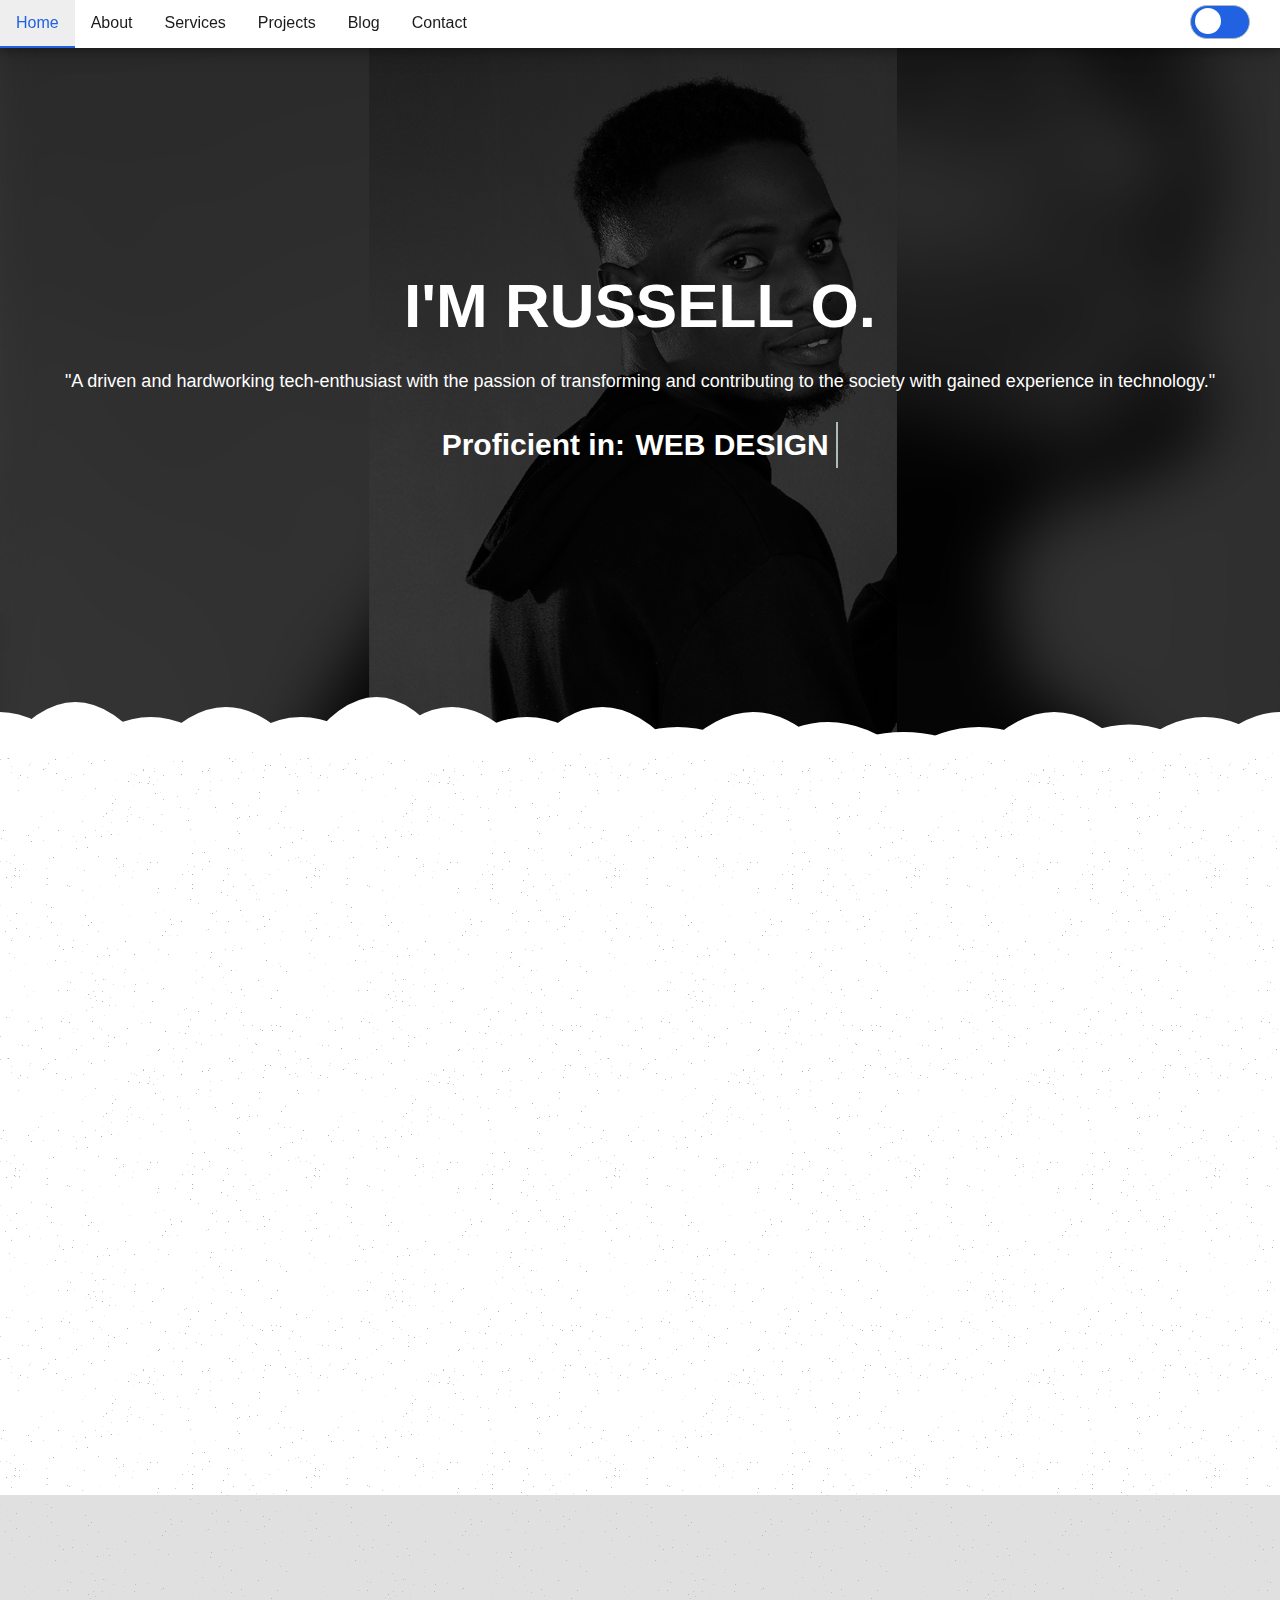
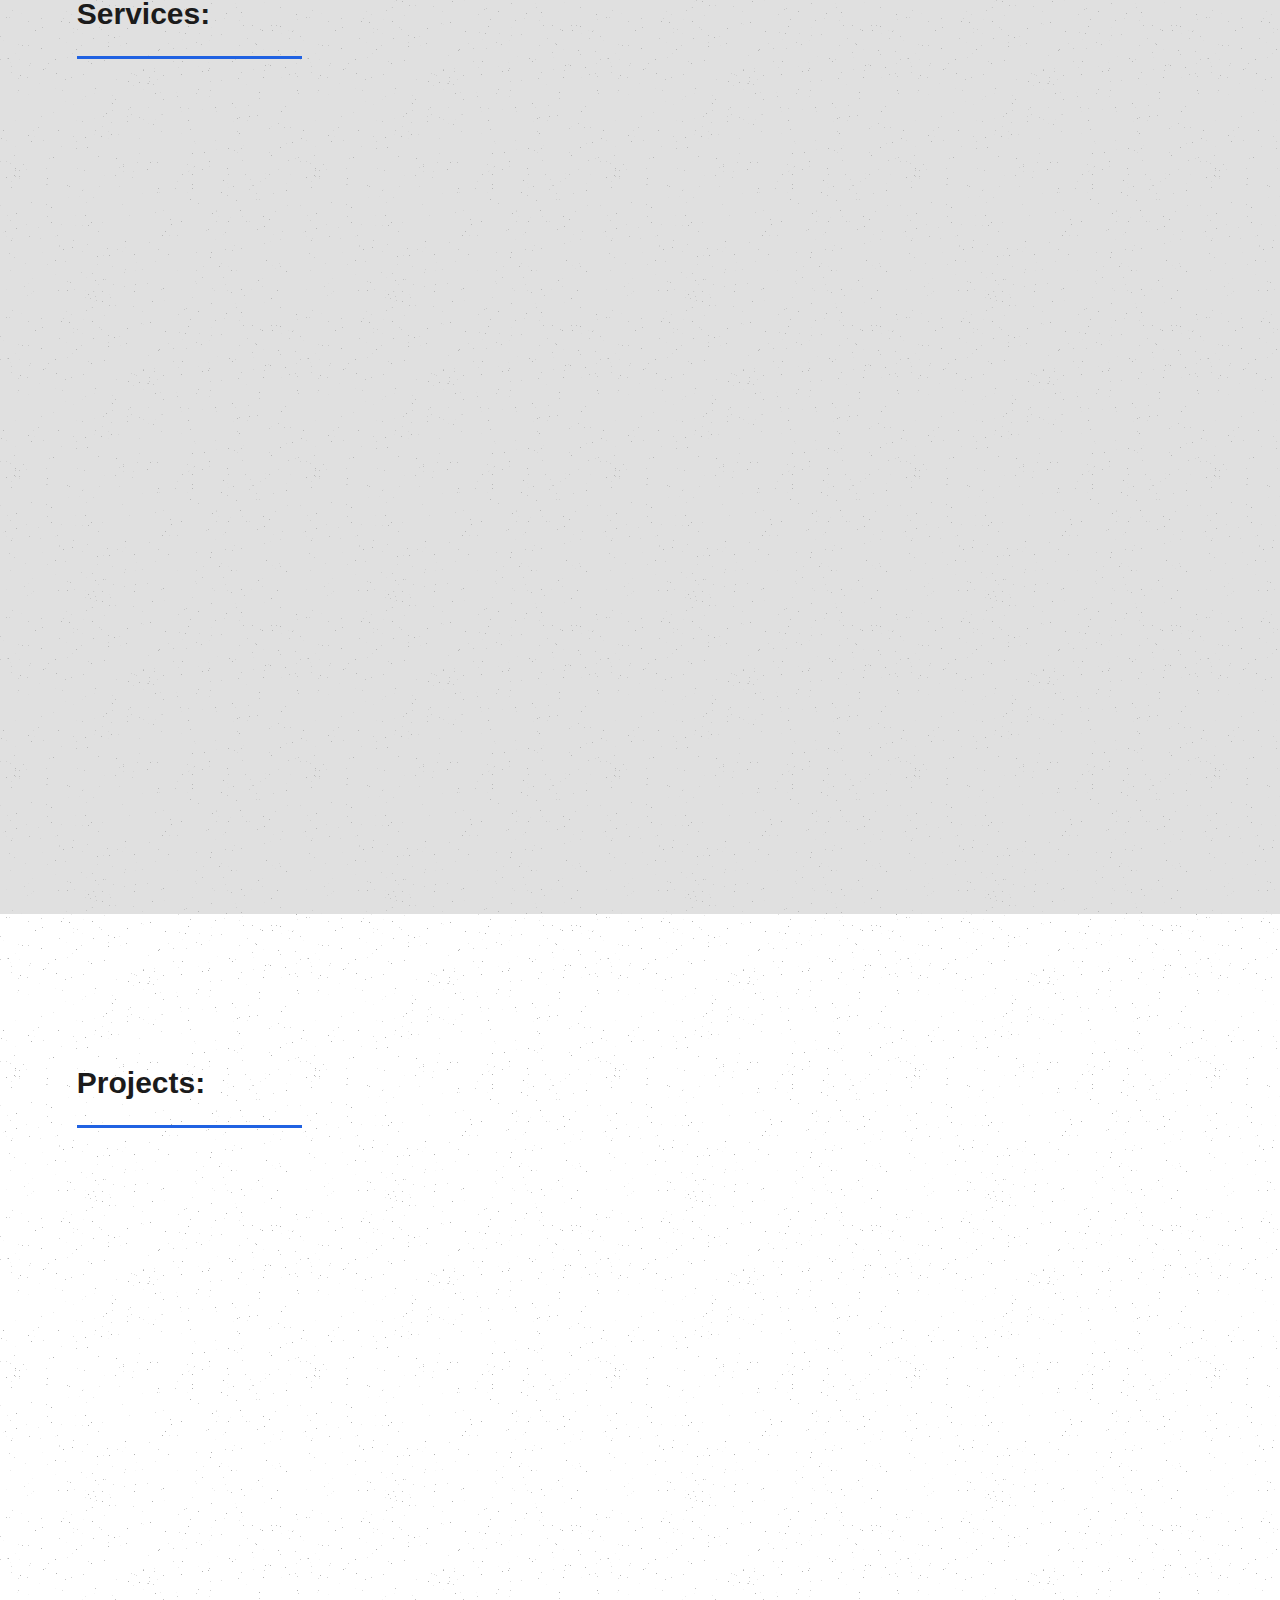
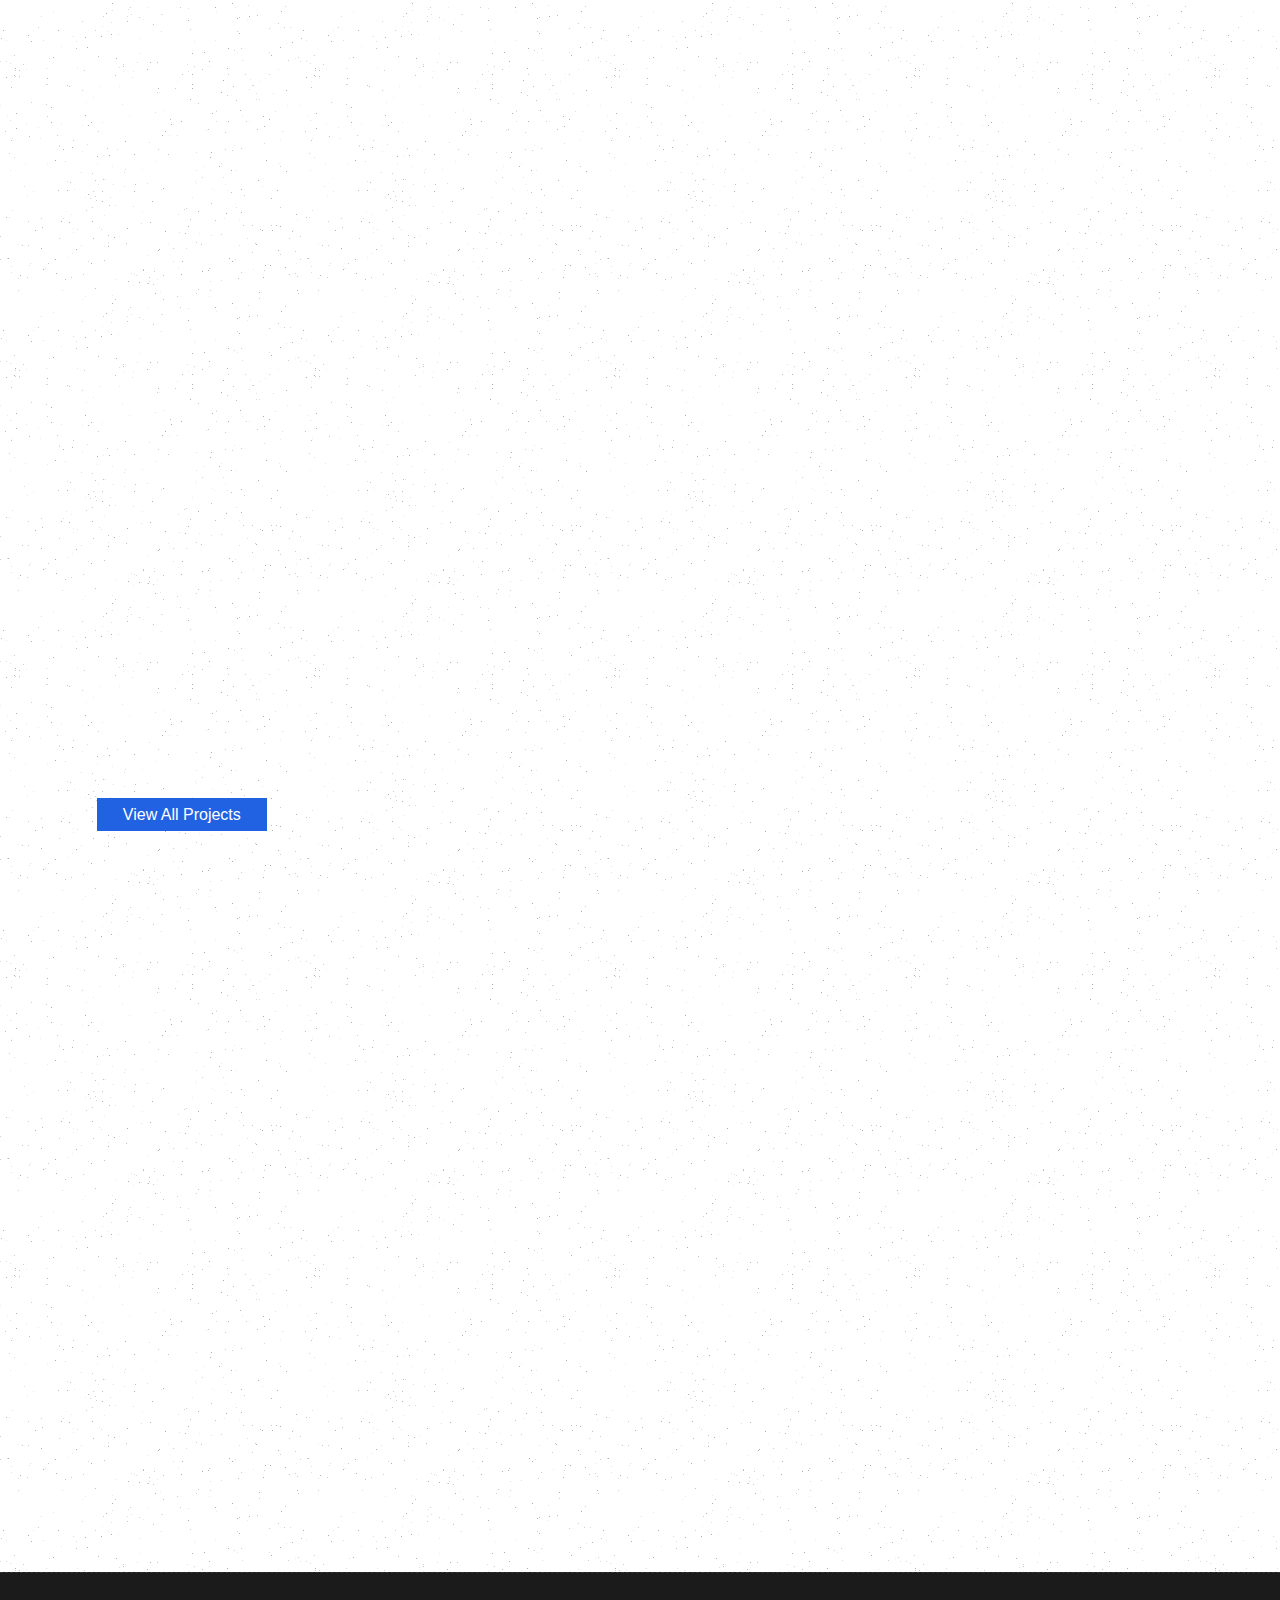
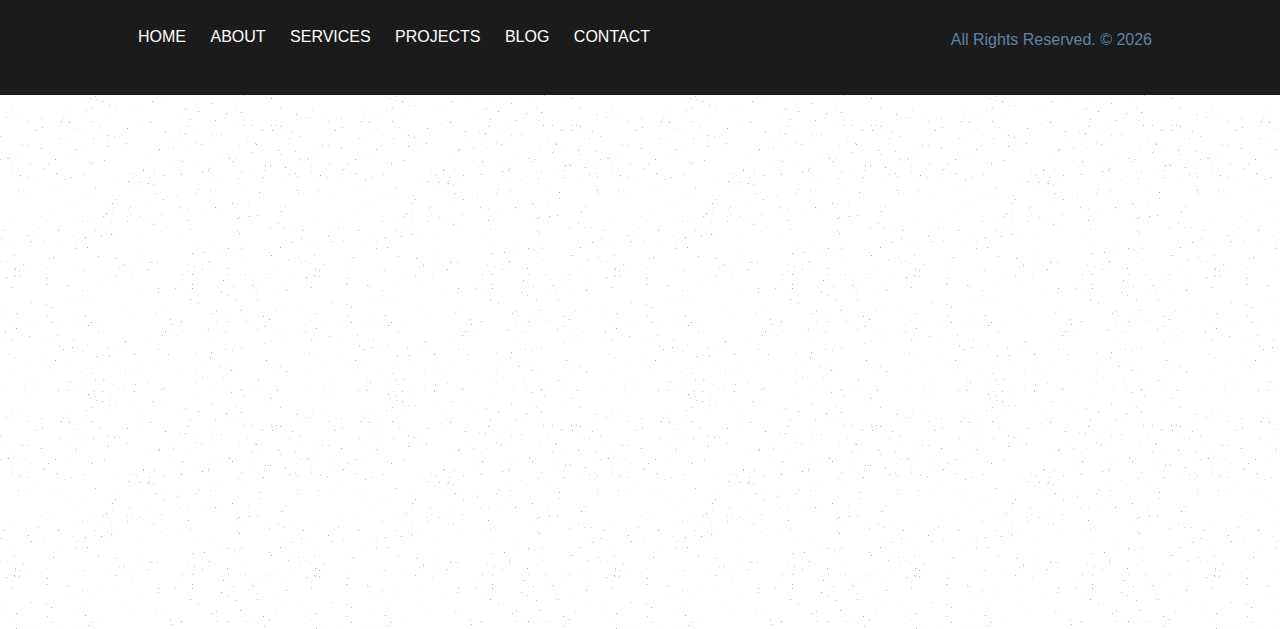
==== commit 3d88d84b: "Small fix" ====
--- a/index.html
+++ b/index.html
@@ -84,10 +84,10 @@
 			<div class="message-box">                        
                         <h2>About:</h2>
 				<hr class="short-hr">
-                        <p style="text-align: justify">I'm a full-stack developer with industry experience building websites and web applications. For my front-end web design, I'm comfortable with HTML, CSS and Bootstrap, and TailWindCSS libraries, and also ReactJS framework. For the back-end, I specialize in PHP and have professional experience working with Laravel.
-							<br>
+                        <p>I'm a full-stack developer with industry experience building websites and web applications. For my front-end web design, I'm comfortable with HTML, CSS and Bootstrap, and TailWindCSS libraries, and also ReactJS framework. For the back-end, I specialize in PHP and have professional experience working with Laravel.
+							<br><br>
 						In 2022, I completed an intensive training program at Zuri and Ingressive 4 Good as the beginning of my professional journey in both frontend and backend web development, and additionally, I completed the highly competitive HNG internship on backend web development, where I gained hands-on experience in building and deploying web applications. Since then, I have honed my skills in web development, assessing and improving my experience through other internships.
-							<br>
+							<br><br>
 						My skillset also includes computer hardware and network troubleshooting, embedded systems, windows application with WPF (c#), robotic process automation, and graphics design. I hold a Bachelors Degree in Computer Engineering from the University of Benin (UNIBEN), Benin City.</p>
 						<p><i>"A prim persona and an adept lover of books"</i></p>
 
--- a/css/style.css
+++ b/css/style.css
@@ -227,7 +227,7 @@
 }
 
 #others > div, #contact > div {
-  background-color: rgba(var(--white-transparent),0.3); 
+  background-color: rgba(var(--white-transparent),0.5); 
   padding-bottom: 20px;
 }
 
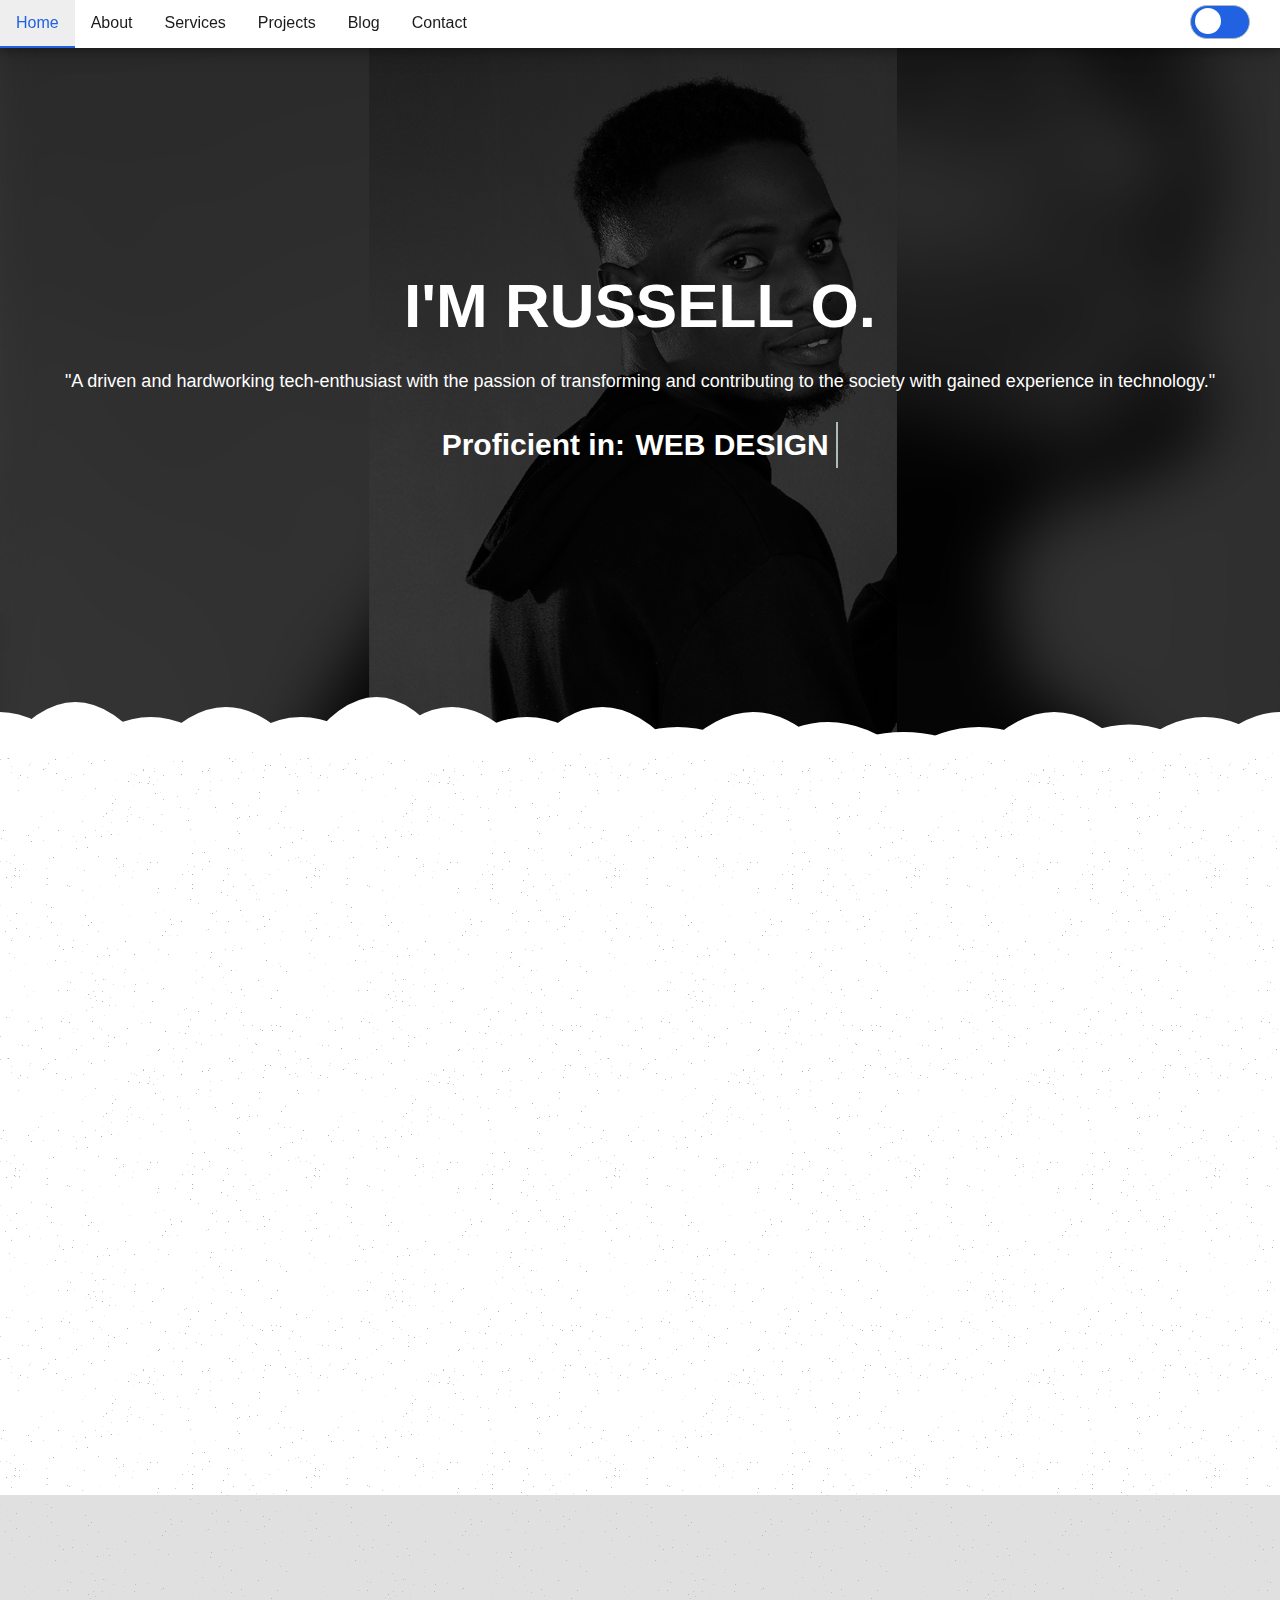
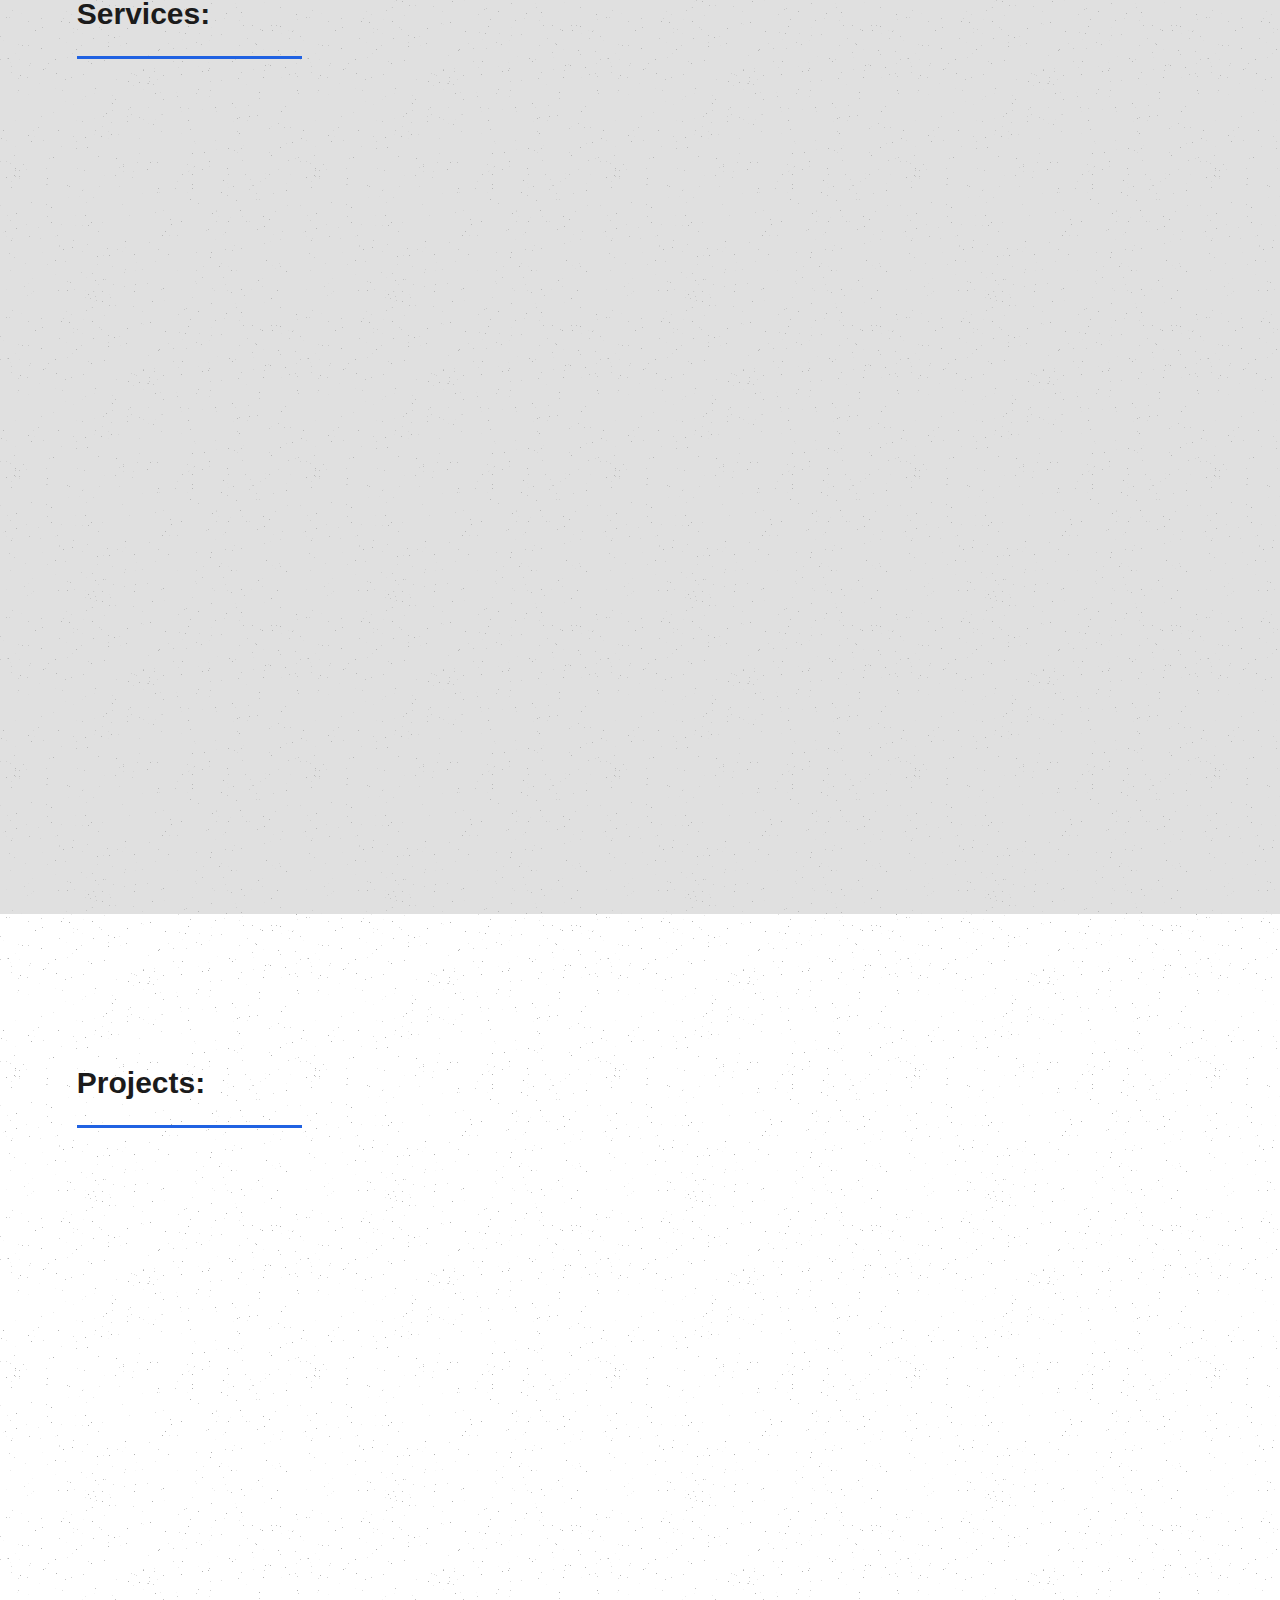
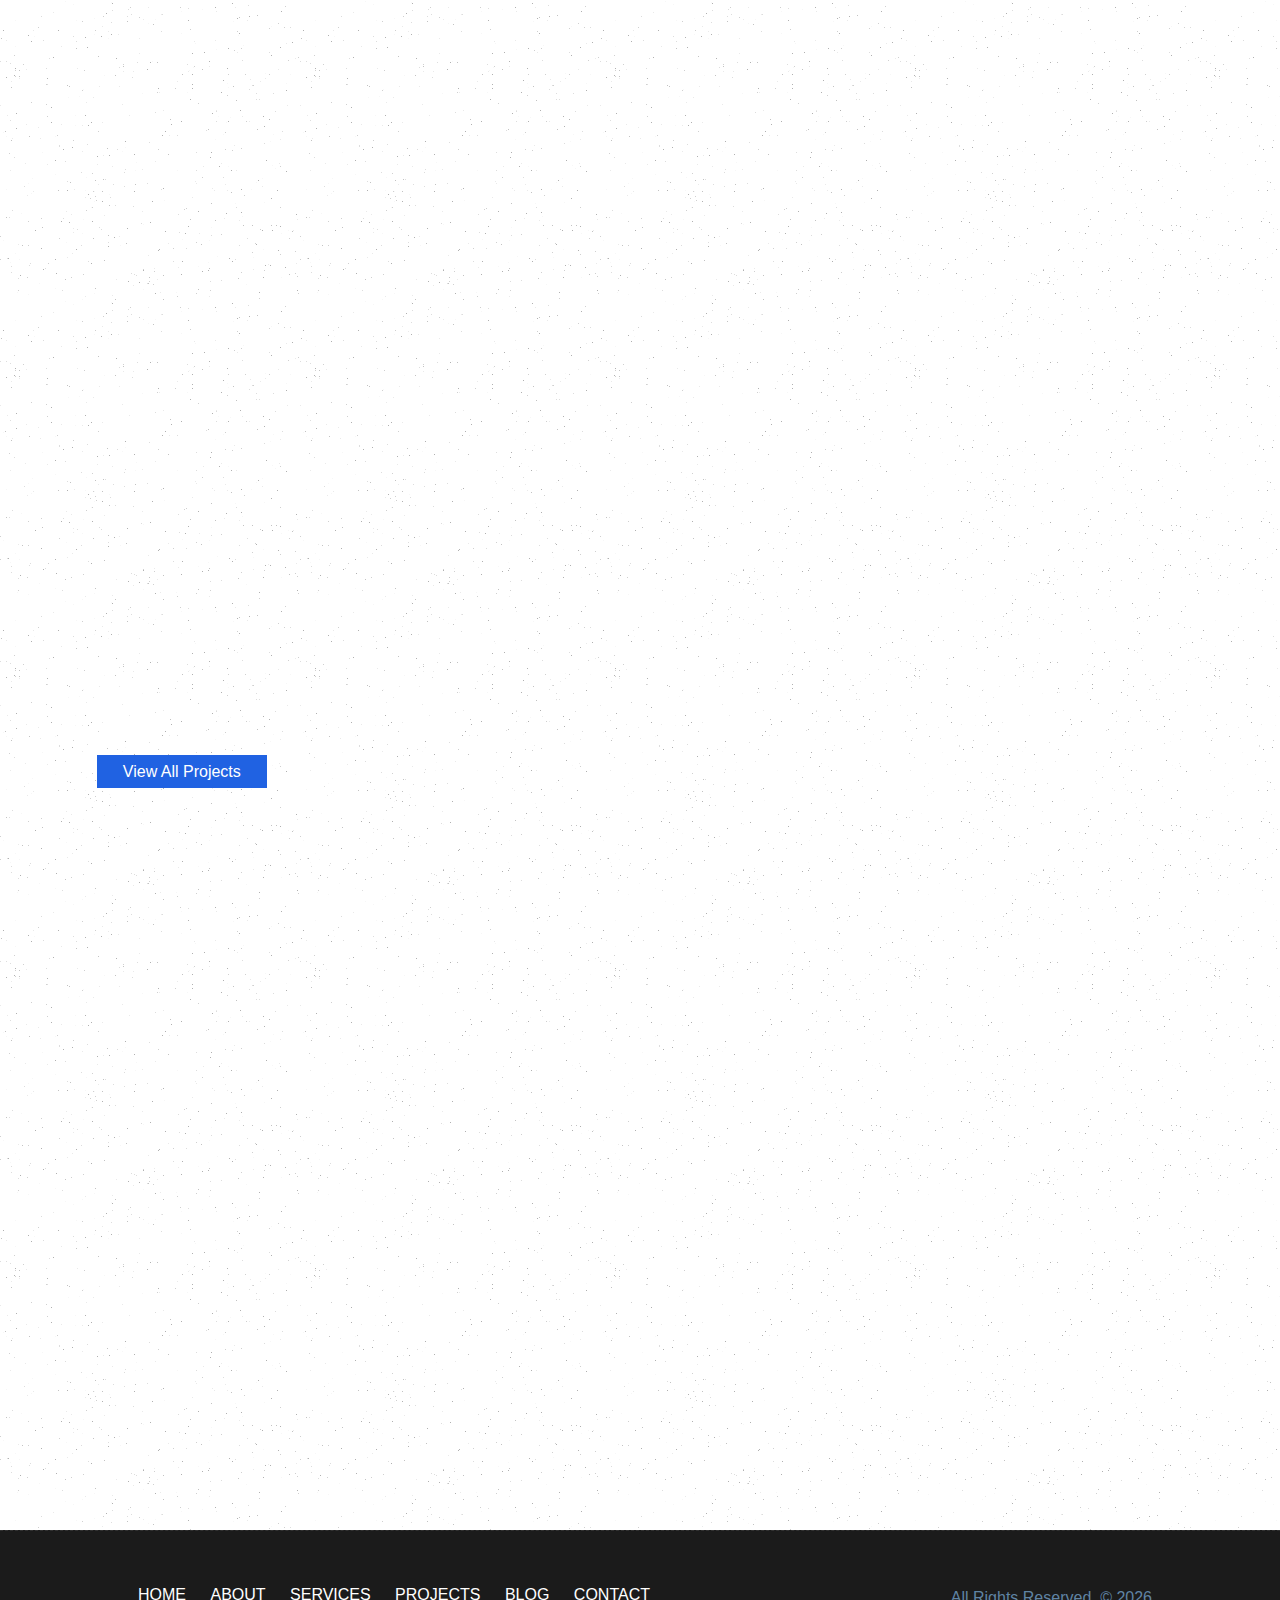
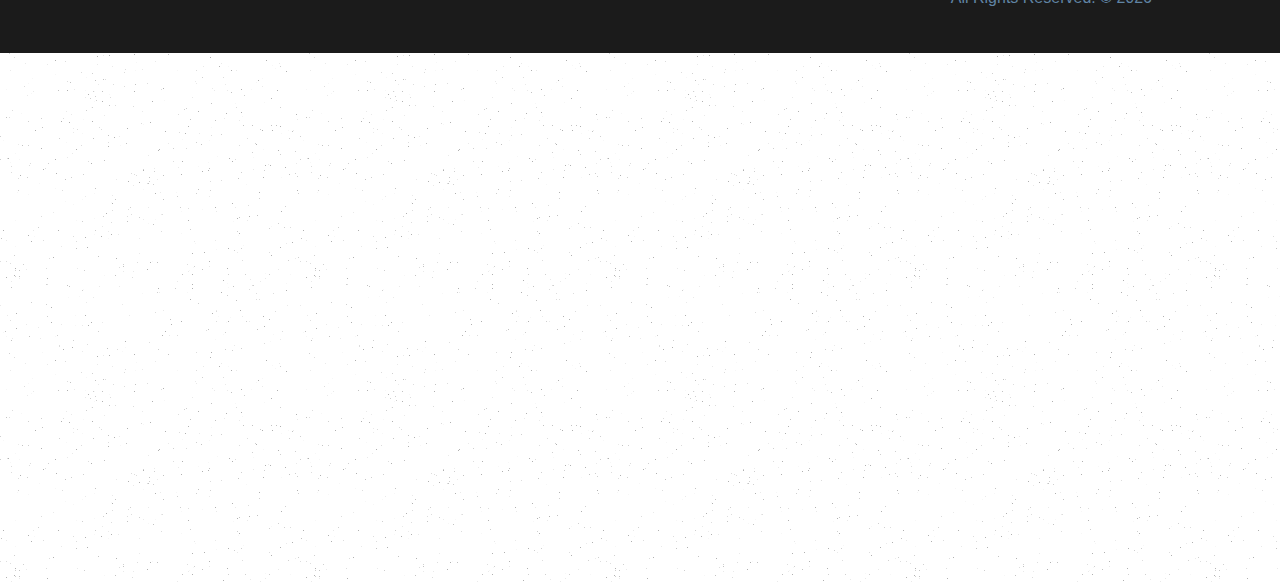
==== commit 3cd583d5: "Small fix" ====
--- a/index.html
+++ b/index.html
@@ -84,7 +84,7 @@
 			<div class="message-box">                        
                         <h2>About:</h2>
 				<hr class="short-hr">
-                        <p>I'm a full-stack developer with industry experience building websites and web applications. For my front-end web design, I'm comfortable with HTML, CSS and Bootstrap, and TailWindCSS libraries, and also ReactJS framework. For the back-end, I specialize in PHP and have professional experience working with Laravel.
+                        <p>I'm a full-stack developer with industry experience building websites and web applications. For my front-end web design, I'm comfortable with HTML, CSS, and Bootstrap and TailWindCSS libraries, and also ReactJS framework. For the back-end, I specialize in PHP and have professional experience working with Laravel.
 							<br><br>
 						In 2022, I completed an intensive training program at Zuri and Ingressive 4 Good as the beginning of my professional journey in both frontend and backend web development, and additionally, I completed the highly competitive HNG internship on backend web development, where I gained hands-on experience in building and deploying web applications. Since then, I have honed my skills in web development, assessing and improving my experience through other internships.
 							<br><br>
@@ -171,6 +171,16 @@
 		<hr class="short-hr">
 		<div class="flex-div bg-small-gr" data-aos="slide-down">
 			<div class="flex-child-46">
+				<img src="img/proj8.jpg">
+			</div>
+			<div class="flex-child-64" data-aos="slide-right">
+				<h3>PURE Gallery</h3>
+				<p>A responsive Drag and Drop Gallery application, with search functionality built with ReactJS. The authentication was implemented using Google Firebase. The Firebase storage was also used to store the image. To use, users will have to sign in to view the gallery page using the credentials: Email: <code>user@example.com</code> and Password: <code>1Password</code>. The live app is hosted <a href="https://puregallery.netlify.app">here on Netlify</a>.</p>
+				<a target="_blank" href="https://github.com/ruxy1212/gallery-truck" class="downloadbtn">View Project</a>
+			</div>
+		</div>
+		<div class="flex-div bg-small-gr" data-aos="slide-down">
+			<div class="flex-child-46">
 				<img src="img/proj7.png">
 			</div>
 			<div class="flex-child-64" data-aos="slide-right">
@@ -187,16 +197,6 @@
 				<h3>Facility Allocation System</h3>
 				<p>Facility Allocation System (ZuriStay Allocator) is a simple project built with only HTML, CSS and Javascript for allocating rooms a facility, taking into consideration role, skillset, gender and room capacity. It also shows the stats of the allocation system.</p>
 				<a target="_blank" href="https://github.com/ruxy1212/zuriStayAllocator" class="downloadbtn">View Project</a>
-			</div>
-		</div>
-		<div class="flex-div bg-small-gr" data-aos="slide-down">
-			<div class="flex-child-46">
-				<img src="img/proj2.jpg">
-			</div>
-			<div class="flex-child-64" data-aos="slide-right">
-				<h3>QR Code Generator App</h3>
-				<p>Project QR-Go, built as my final project during Zuri Training, is a web application that can be used to generate specific QR codes; in this case, for upload and share ticket to an event easily, or to share the address to a private event easily and securely. The codes can be controlled and monitored from the user account. It also has the feature to scan all types of QR codes.</p>
-				<a target="_blank" href="https://project-qr-go.herokuapp.com" class="downloadbtn">View Project</a>
 			</div>
 		</div>
 		<div class="flex-div bg-small-gr" data-aos="slide-down">
@@ -266,7 +266,6 @@
 				</div>
 </footer>
 	<script src="js/jquery.copy.js"></script>
-	<!-- <script src="https://code.jquery.com/jquery-3.7.1.slim.min.js" integrity="sha256-kmHvs0B+OpCW5GVHUNjv9rOmY0IvSIRcf7zGUDTDQM8=" crossorigin="anonymous"></script> -->
 	<script src="js/aos.js"></script>
 	<script src="js/script.js"></script>
 	<script src="js/scroll.js"></script>
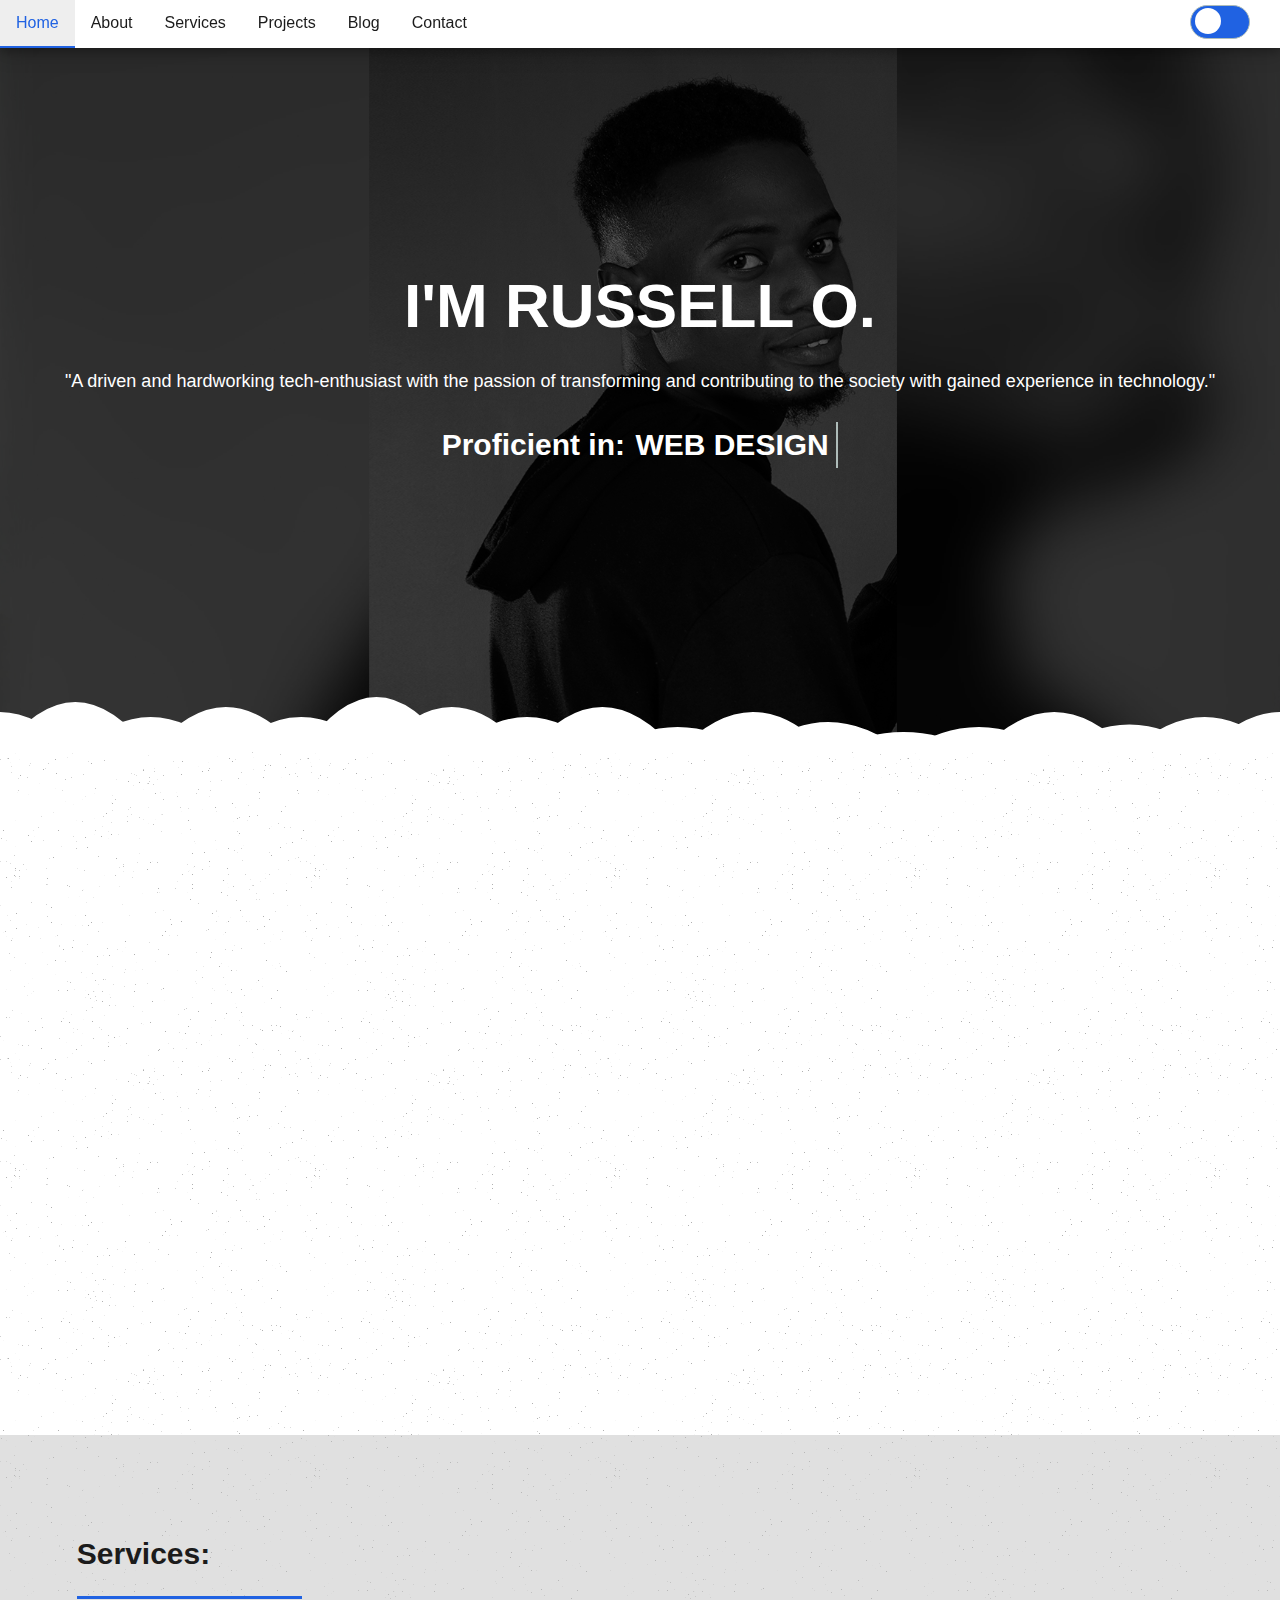
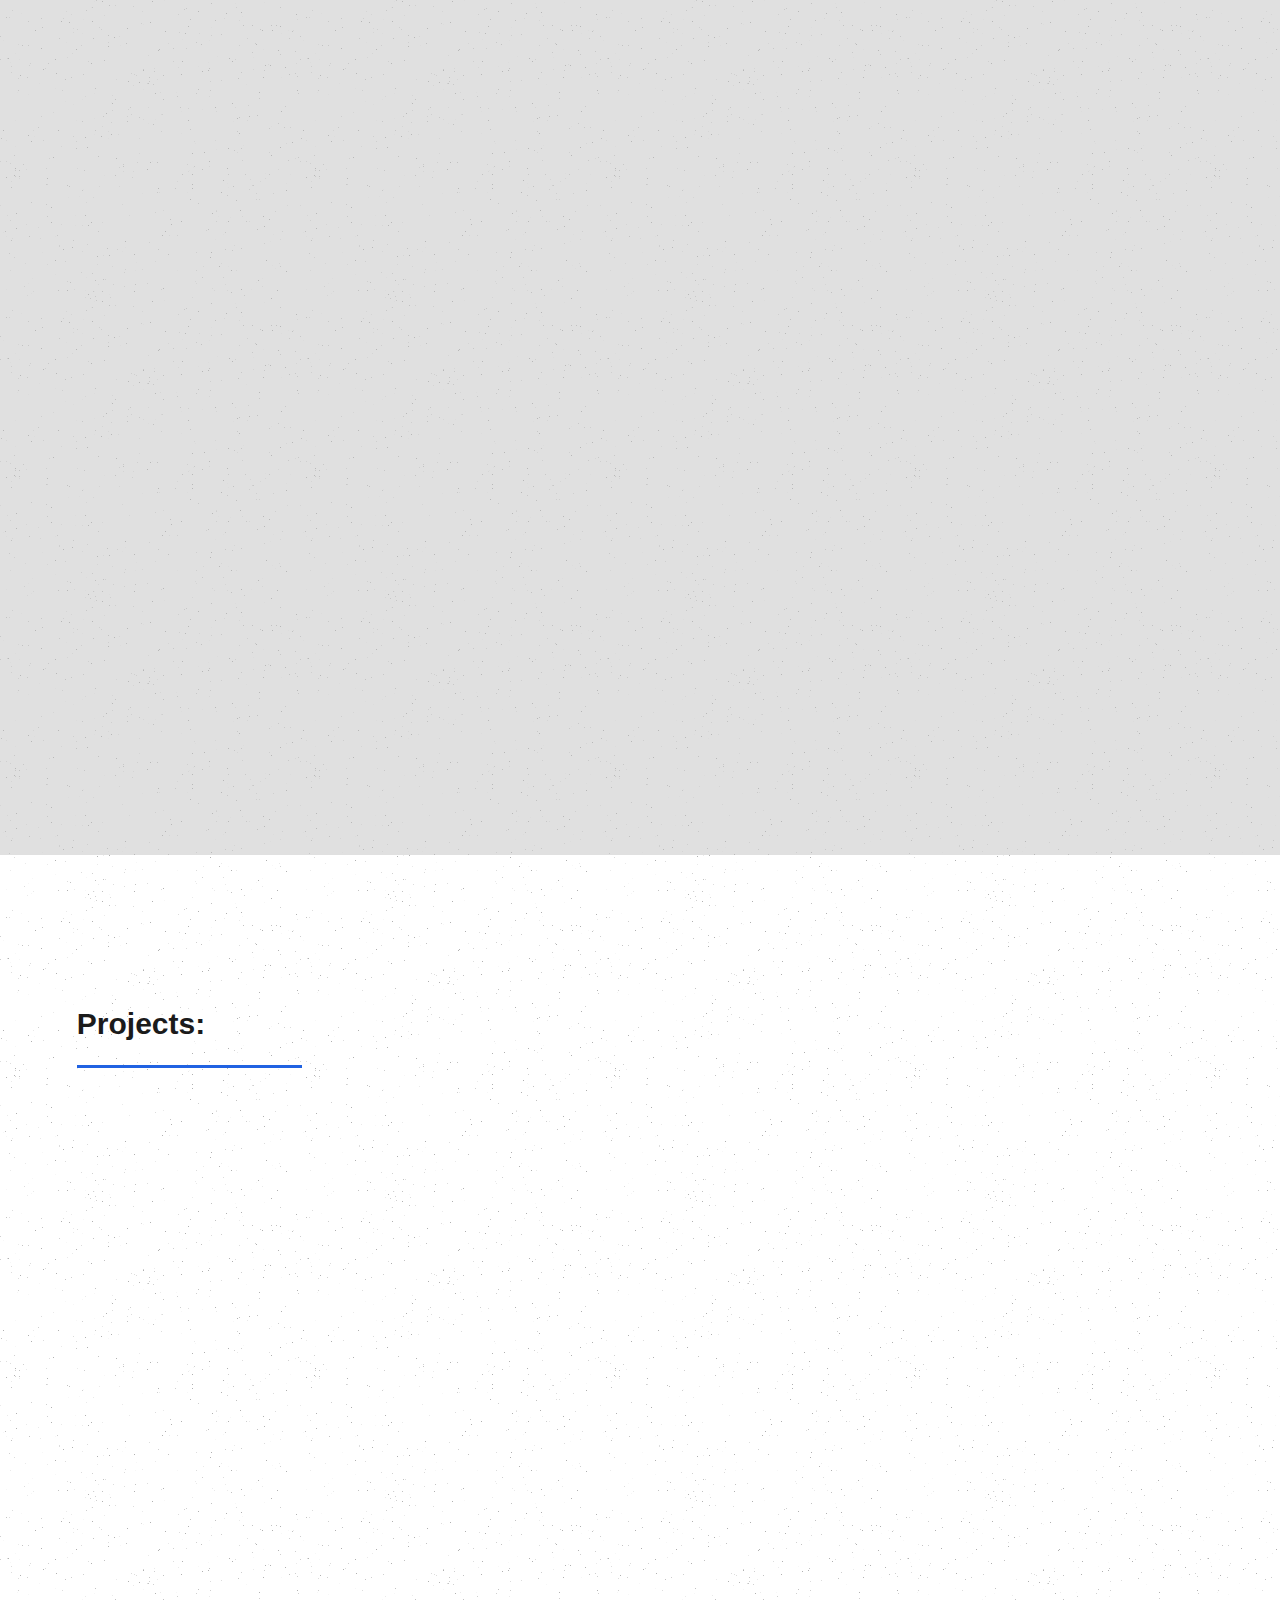
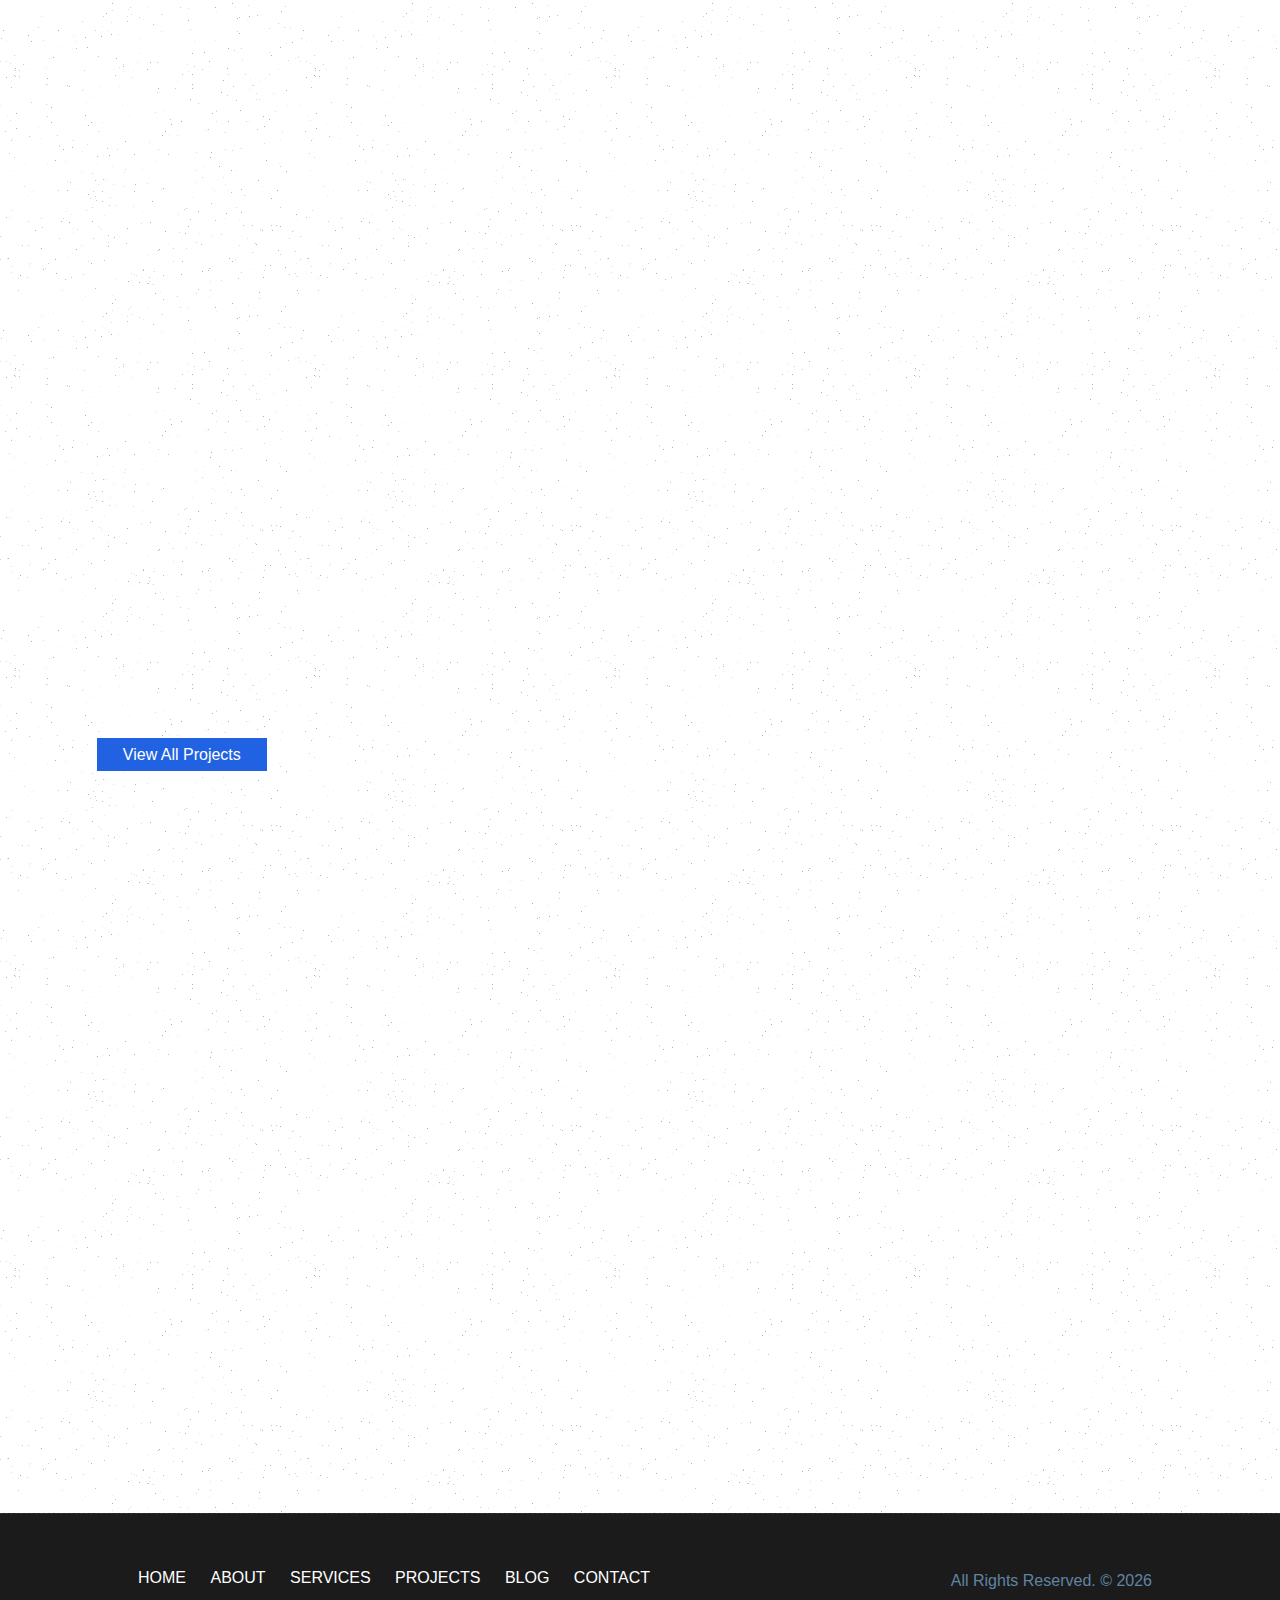
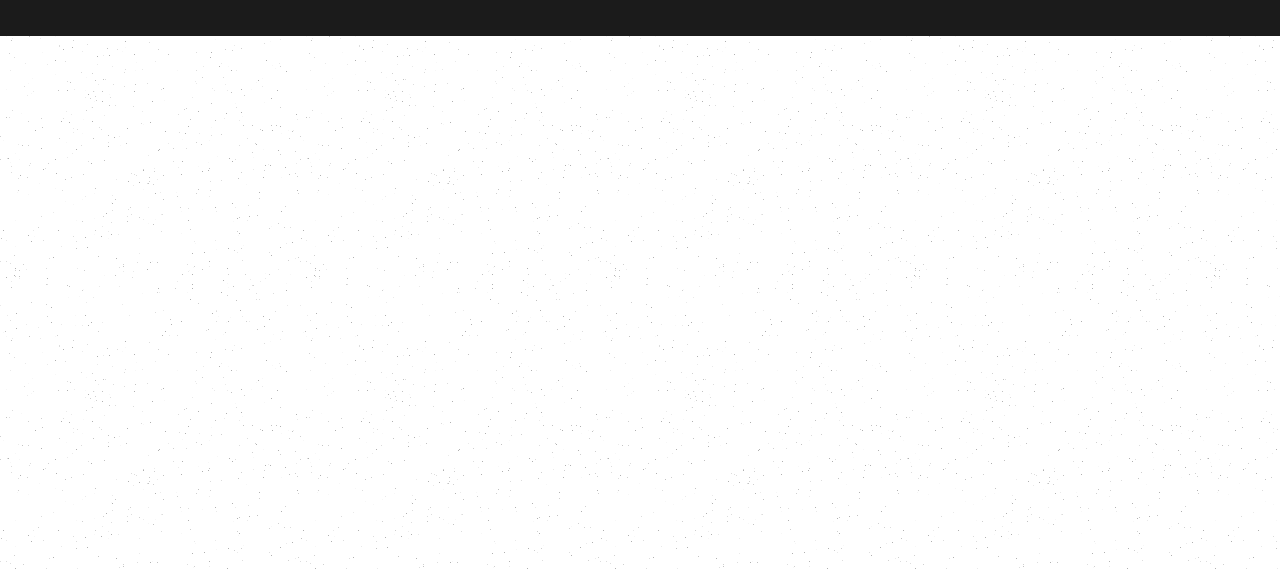
==== commit 4e9c7d9f: "Small fix" ====
--- a/index.html
+++ b/index.html
@@ -89,14 +89,19 @@
 						In 2022, I completed an intensive training program at Zuri and Ingressive 4 Good as the beginning of my professional journey in both frontend and backend web development, and additionally, I completed the highly competitive HNG internship on backend web development, where I gained hands-on experience in building and deploying web applications. Since then, I have honed my skills in web development, assessing and improving my experience through other internships.
 							<br><br>
 						My skillset also includes computer hardware and network troubleshooting, embedded systems, windows application with WPF (c#), robotic process automation, and graphics design. I hold a Bachelors Degree in Computer Engineering from the University of Benin (UNIBEN), Benin City.</p>
+                    </div>
+		</div>
+		<div class="flex-child-2" data-aos="slide-up">
+			<div class="flex-div flex-col">
+				<div class="about-img-container">
+					<img src="img/about_01.jpg" style="width: 100%;">
+				</div>
+				<div class="text-center">
+					<div class="message-box">
 						<p><i>"A prim persona and an adept lover of books"</i></p>
-
-                        <a href="https://drive.google.com/file/d/1gtho-XhYbPumeY1Jq3UwJr2zAK-B2KlT/view?usp=sharing" class="downloadbtn" target="_blank" data-text="Download CV"><span>Download CV</span></a>
-                    </div>
-		</div>
-		<div class="flex-child-2" data-aos="slide-left">
-			<div class="about-img-container">
-				<img src="img/about_01.jpg" style="width: 100%;">
+					</div>
+					<a href="https://drive.google.com/file/d/1gtho-XhYbPumeY1Jq3UwJr2zAK-B2KlT/view?usp=sharing" class="downloadbtn" target="_blank" data-text="Download CV"><span>Download CV</span></a>
+				</div>
 			</div>
 		</div>
 	</div>
@@ -171,7 +176,7 @@
 		<hr class="short-hr">
 		<div class="flex-div bg-small-gr" data-aos="slide-down">
 			<div class="flex-child-46">
-				<img src="img/proj8.jpg">
+				<img src="img/proj8.png">
 			</div>
 			<div class="flex-child-64" data-aos="slide-right">
 				<h3>PURE Gallery</h3>
--- a/css/style.css
+++ b/css/style.css
@@ -238,6 +238,10 @@
 	margin: 20px;
 }
 
+.flex-col {
+  flex-direction: column;
+}
+
 .flex-child-2 {
 	width: 50%;
 	max-width: 50%;
@@ -670,6 +674,13 @@
     .cd-spacer:nth-of-type(2){
       display: block;
     }
+    .text-center{
+      text-align: center;
+    }
+    img{
+      position: relative;
+      z-index: 10;
+    }
 @media screen and (max-width: 710px) {
   .cd-spacer:nth-of-type(1){
     display: block;
@@ -713,6 +724,9 @@
 		width: 100%;
 		max-width: 100%;
 	}
+  .flex-col {
+    flex-direction: column-reverse;
+  }
   .flex-div {
     margin: 20px 0;
   }
